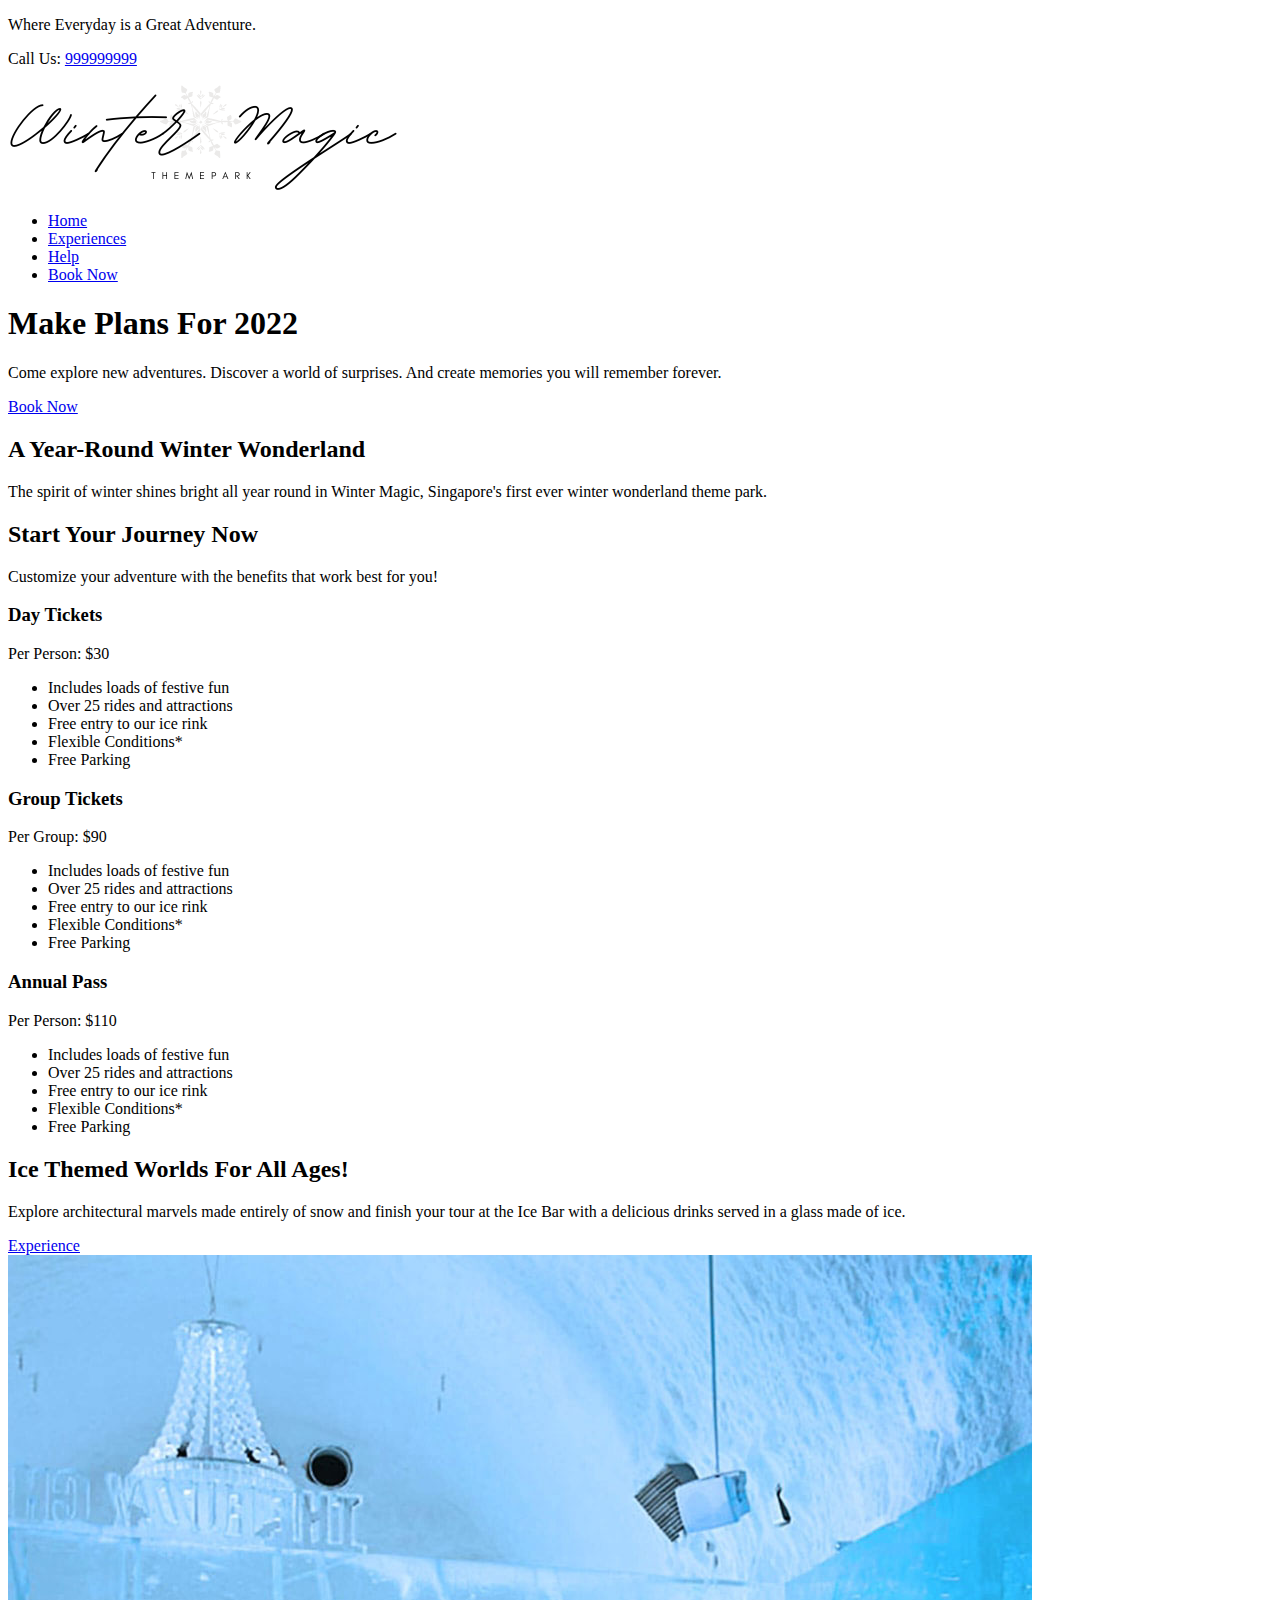
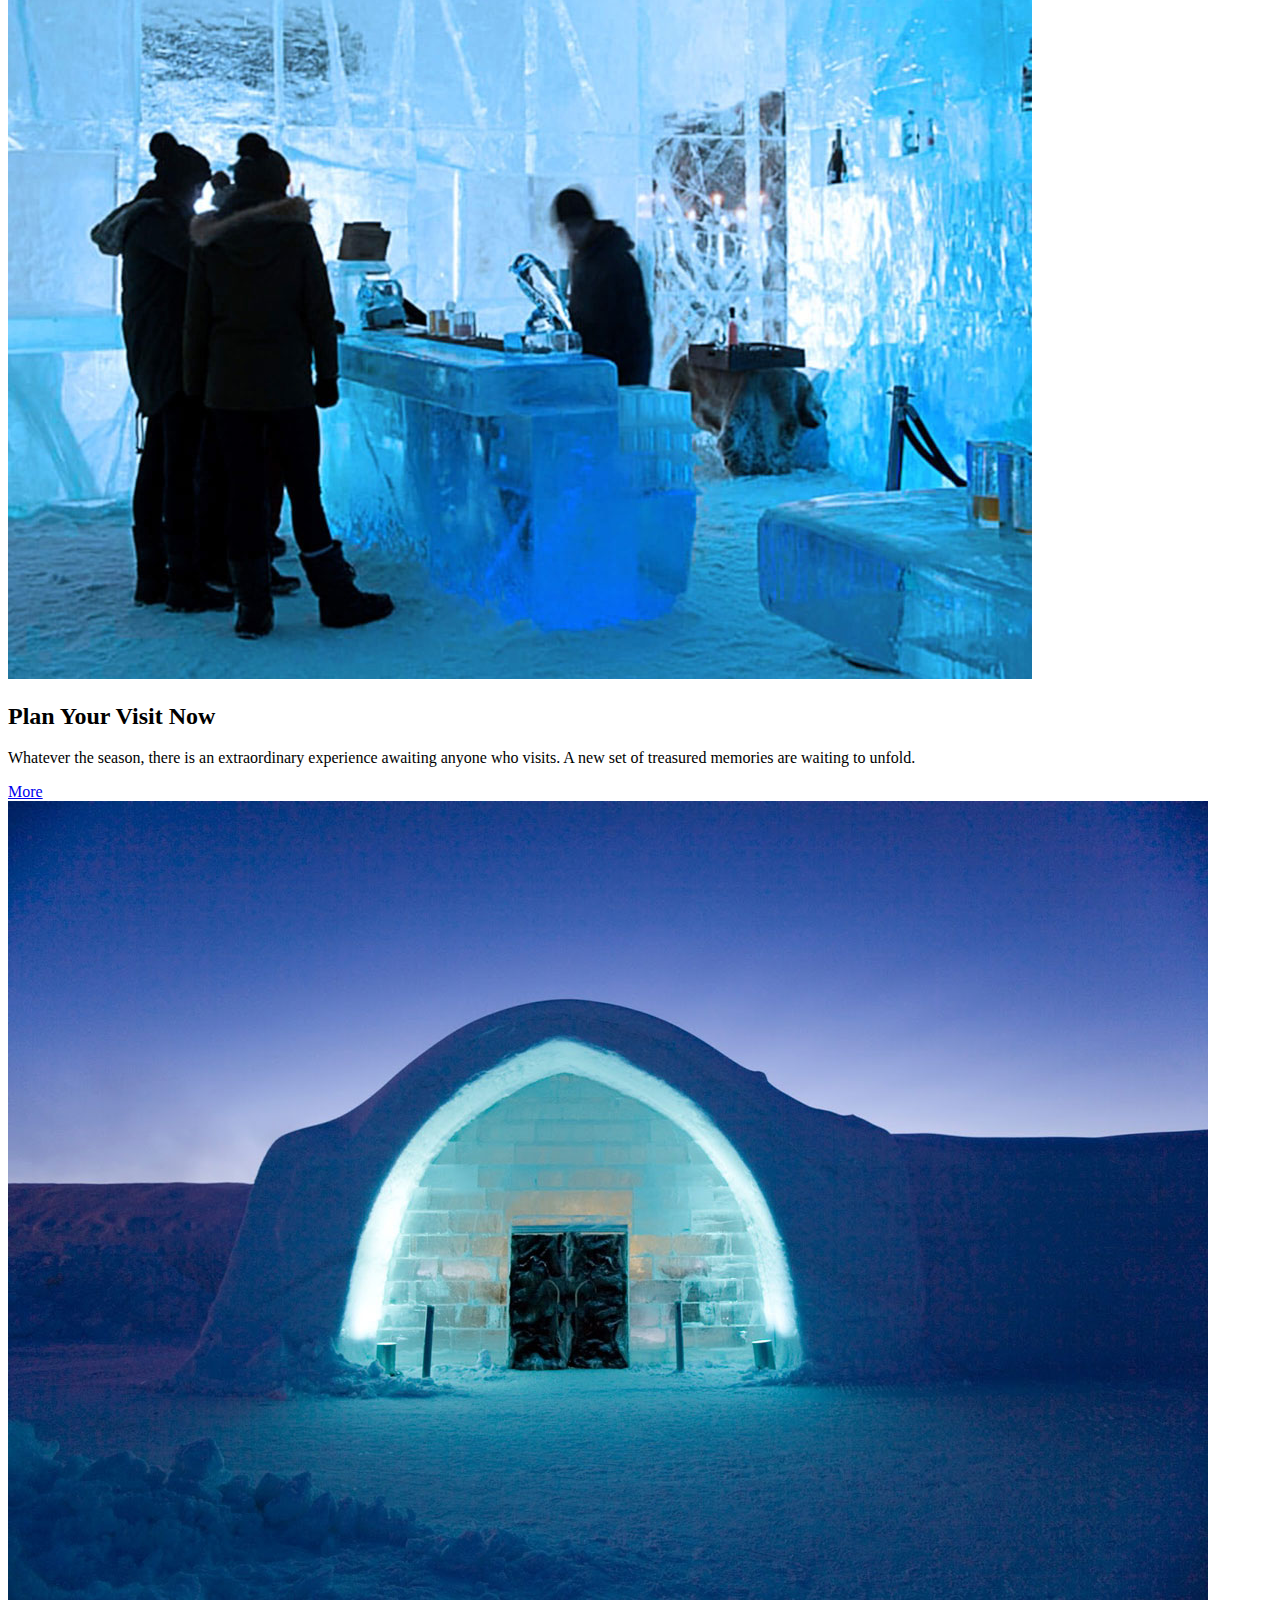
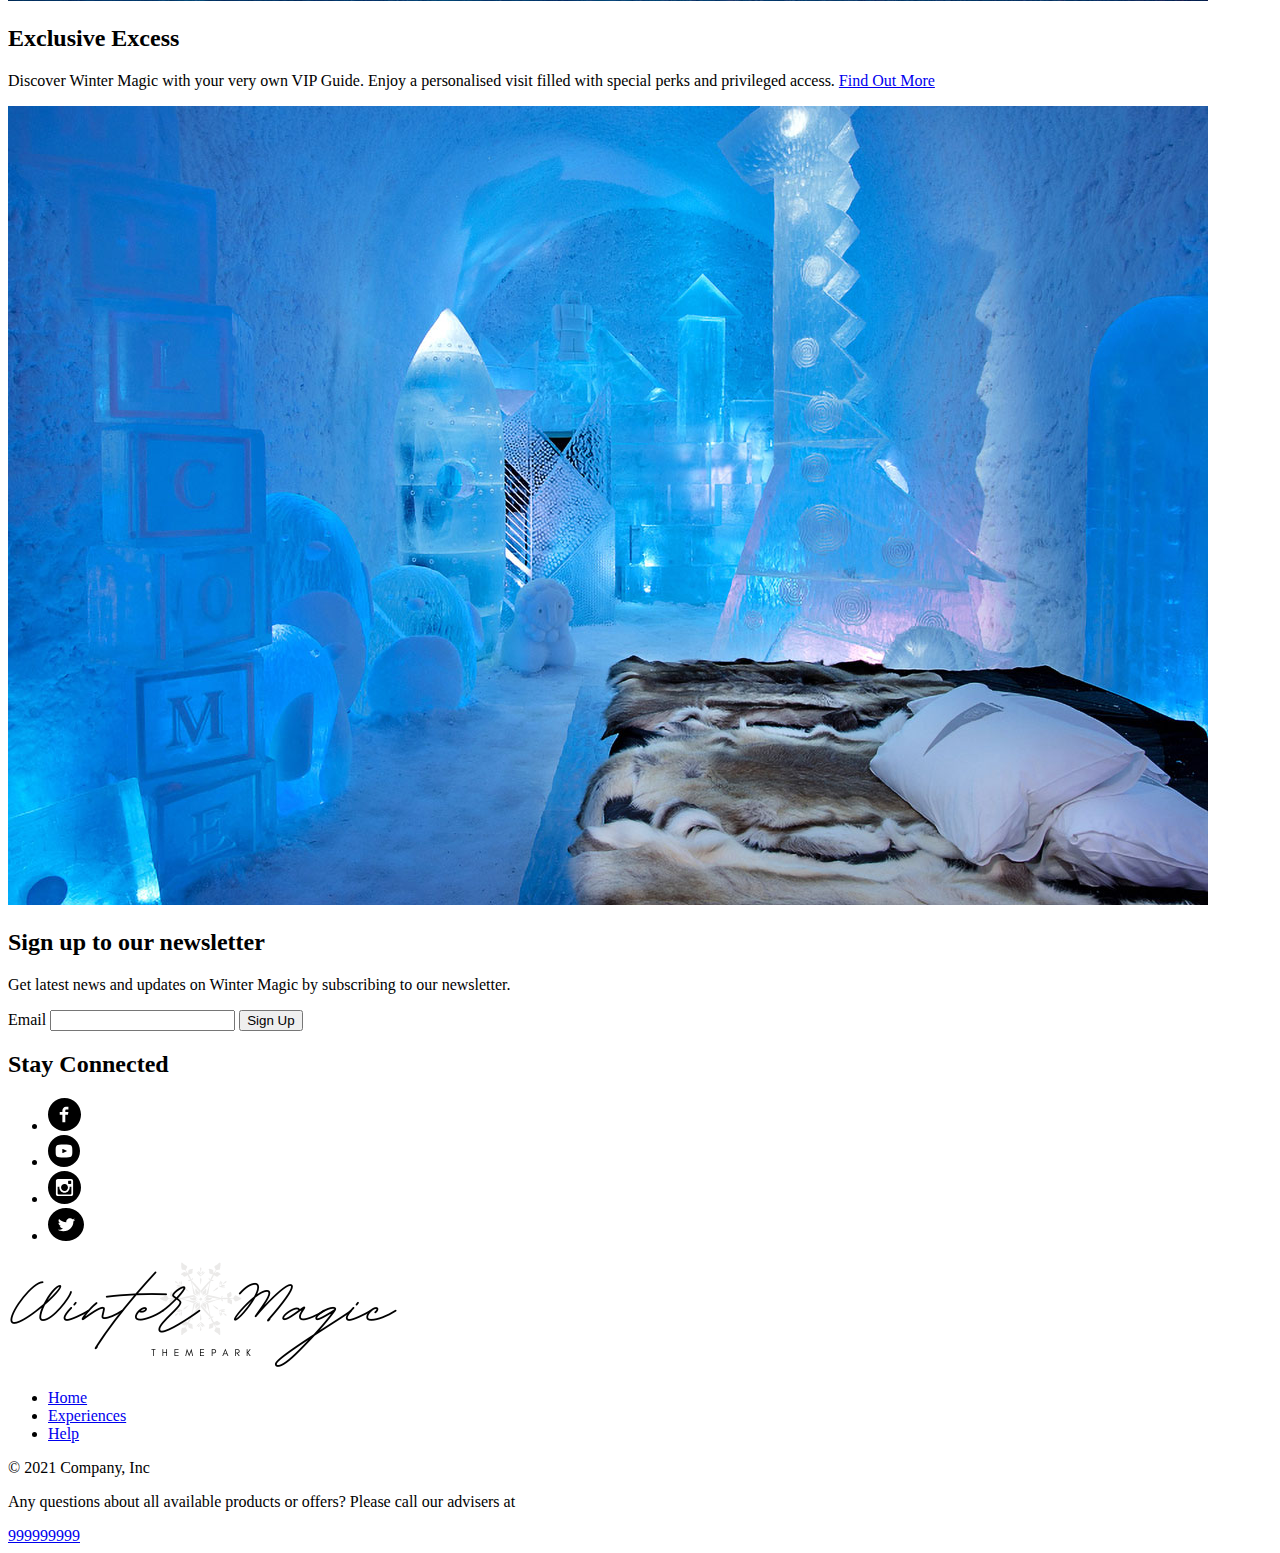
==== index.html @ 952c5ee6 "update images" ====
<!DOCTYPE html>
<html lang="en">
  <head>
    <meta charset="UTF-8" />
    <meta http-equiv="X-UA-Compatible" content="IE=edge" />
    <meta name="viewport" content="width=device-width, initial-scale=1.0" />
    <title>Winter Magic</title>
  </head>
  <body>
    <header>
      <!--Above header-->
      <div>
        <!--Content container-->
        <div>
          <p>Where Everyday is a Great Adventure.</p>
          <p>Call Us: <a href="tel:+999999999">999999999</a></p>
        </div>
      </div>

      <!--Main Menu-->
      <div>
        <!--Content container-->
        <div>
          <a href="/"><img src="/assets/images/LogoWhite.png" alt="Winter Magic" /></a>

          <nav>
            <ul>
              <li><a href="./index.html">Home</a></li>
              <li><a href="./experiences.html">Experiences</a></li>
              <li><a href="./help.html">Help</a></li>
              <li><a href="#tickets">Book Now</a></li>
            </ul>
          </nav>
        </div>
      </div>
    </header>

    <main>
      <!-- Hero banner -->
      <section>
        <!--Content container-->
        <div>
          <h1>Make Plans For 2022</h1>
          <p>
            Come explore new adventures. 
            Discover a world of surprises. 
            And create memories you will remember forever.
          </p>
          <a href="#tickets">Book Now</a>
        </div>
      </section>

      <section>
        <!--Content container-->
        <div>
          <h2>A Year-Round Winter Wonderland</h2>
          <p>
            The spirit of winter shines bright all year round in Winter Magic, 
            Singapore's first ever winter wonderland theme park. 
          </p>
        </div>
      </section>

      <section>
        <!--Content container-->
        <div>
          <h2 id="tickets">Start Your Journey Now</h2>
          <p>
            Customize your adventure with the benefits that work best for you! 
          </p>
          <!--Prices container-->
          <div>
            <article>
              <h3>Day Tickets</h3>
              <p>Per Person: <span>$30</span></p>
              <ul>
                <li>Includes loads of festive fun</li>
                <li>Over 25 rides and attractions</li>
                <li>Free entry to our ice rink</li>
                <li>Flexible Conditions*</li>
                <li>Free Parking</li>
              </ul>
            </article>
            <article>
              <h3>Group Tickets</h3>
              <p>Per Group: <span>$90</span></p>
              <ul>
                <li>Includes loads of festive fun</li>
                <li>Over 25 rides and attractions</li>
                <li>Free entry to our ice rink</li>
                <li>Flexible Conditions*</li>
                <li>Free Parking</li>
              </ul>
            </article>
            <article>
              <h3>Annual Pass</h3>
              <p>Per Person: <span>$110</span></p>
              <ul>
                <li>Includes loads of festive fun</li>
                <li>Over 25 rides and attractions</li>
                <li>Free entry to our ice rink</li>
                <li>Flexible Conditions*</li>
                <li>Free Parking</li>
              </ul>
            </article>
          </div>
        </div>
      </section>

      <section>
        <!--Content container-->
        <div>
          <div>
            <h2>Ice Themed Worlds For All Ages!</h2>
            <p>
              Explore architectural marvels made entirely of snow and finish your tour at the Ice Bar 
              with a delicious drinks served in a glass made of ice.
            </p>
            <a href="./experiences.html">Experience</a>
          </div>
          <div>
            <img src="/assets/images/6.-Ice-hotel.jpg" alt="" />
          </div>
        </div>
      </section>

      <section>
        <!--Content container-->
        <div>
          <div>
            <h2>Plan Your Visit Now</h2>
            <p>
              Whatever the season, there is an extraordinary experience awaiting anyone who visits. 
              A new set of treasured memories are waiting to unfold.
            </p>
            <a href="./experiences.html">More</a>
          </div>
          <div>
            <img src="/assets/images/3.-Ice-hotel.jpg" alt="" />
          </div>
        </div>
      </section>

      <section>
        <!--Content container-->
        <div>
          <div>
            <h2>Exclusive Excess</h2>
            <p>
              Discover Winter Magic with your very own VIP Guide. 
              Enjoy a personalised visit filled with special perks and privileged access.
            <a href="./experiences.html">Find Out More</a>
          </div>
          <div>
            <img src="/assets/images/1.-Ice-hotel.jpg" alt="" />
          </div>
        </div>
      </section>

      <section>
        <!--Content container-->
        <div>
          <div>
            <h2>Sign up to our newsletter</h2>
            <p>
              Get latest news and updates on Winter Magic by subscribing to our newsletter. 
            </p>
          </div>
          <div>
            <form>
              <label for="email">Email</label>
              <input id="email" type="email" name="email" />
              <button type="submit">Sign Up</button>
            </form>
          </div>
        </div>
      </section>
    </main>

    <footer>
      <!--Content container-->
      <div>
        <div>
          <h2>Stay Connected</h2>
          <nav>
            <ul>
              <li>
                <a href="#"
                  ><img src="assets/images/facebook.svg" alt="Facebook"
                /></a>
              </li>
              <li>
                <a href="#"
                  ><img src="assets/images/youtube.svg" alt="Youtube"
                /></a>
              </li>
              <li>
                <a href="#"
                  ><img src="assets/images/instagram.svg" alt="Instagram"
                /></a>
              </li>
              <li>
                <a href="#"
                  ><img src="assets/images/twitter.svg" alt="Twitter"
                /></a>
              </li>
            </ul>
          </nav>
        </div>

        <div>
          <a href="/"><img src="/assets/images/LogoWhite.png" alt="Winter Magic" /></a>
          <nav>
            <ul>
              <li><a href="./index.html">Home</a></li>
              <li><a href="./experiences.html">Experiences</a></li>
              <li><a href="./help.html">Help</a></li>
            </ul>
          </nav>
          <p>© 2021 Company, Inc</p>
        </div>

        <div>
          <p>
            Any questions about all available products or offers? Please call
            our advisers at
          </p>
          <a href="tel:+999999999">999999999</a>
        </div>
      </div>
    </footer>
  </body>
</html>
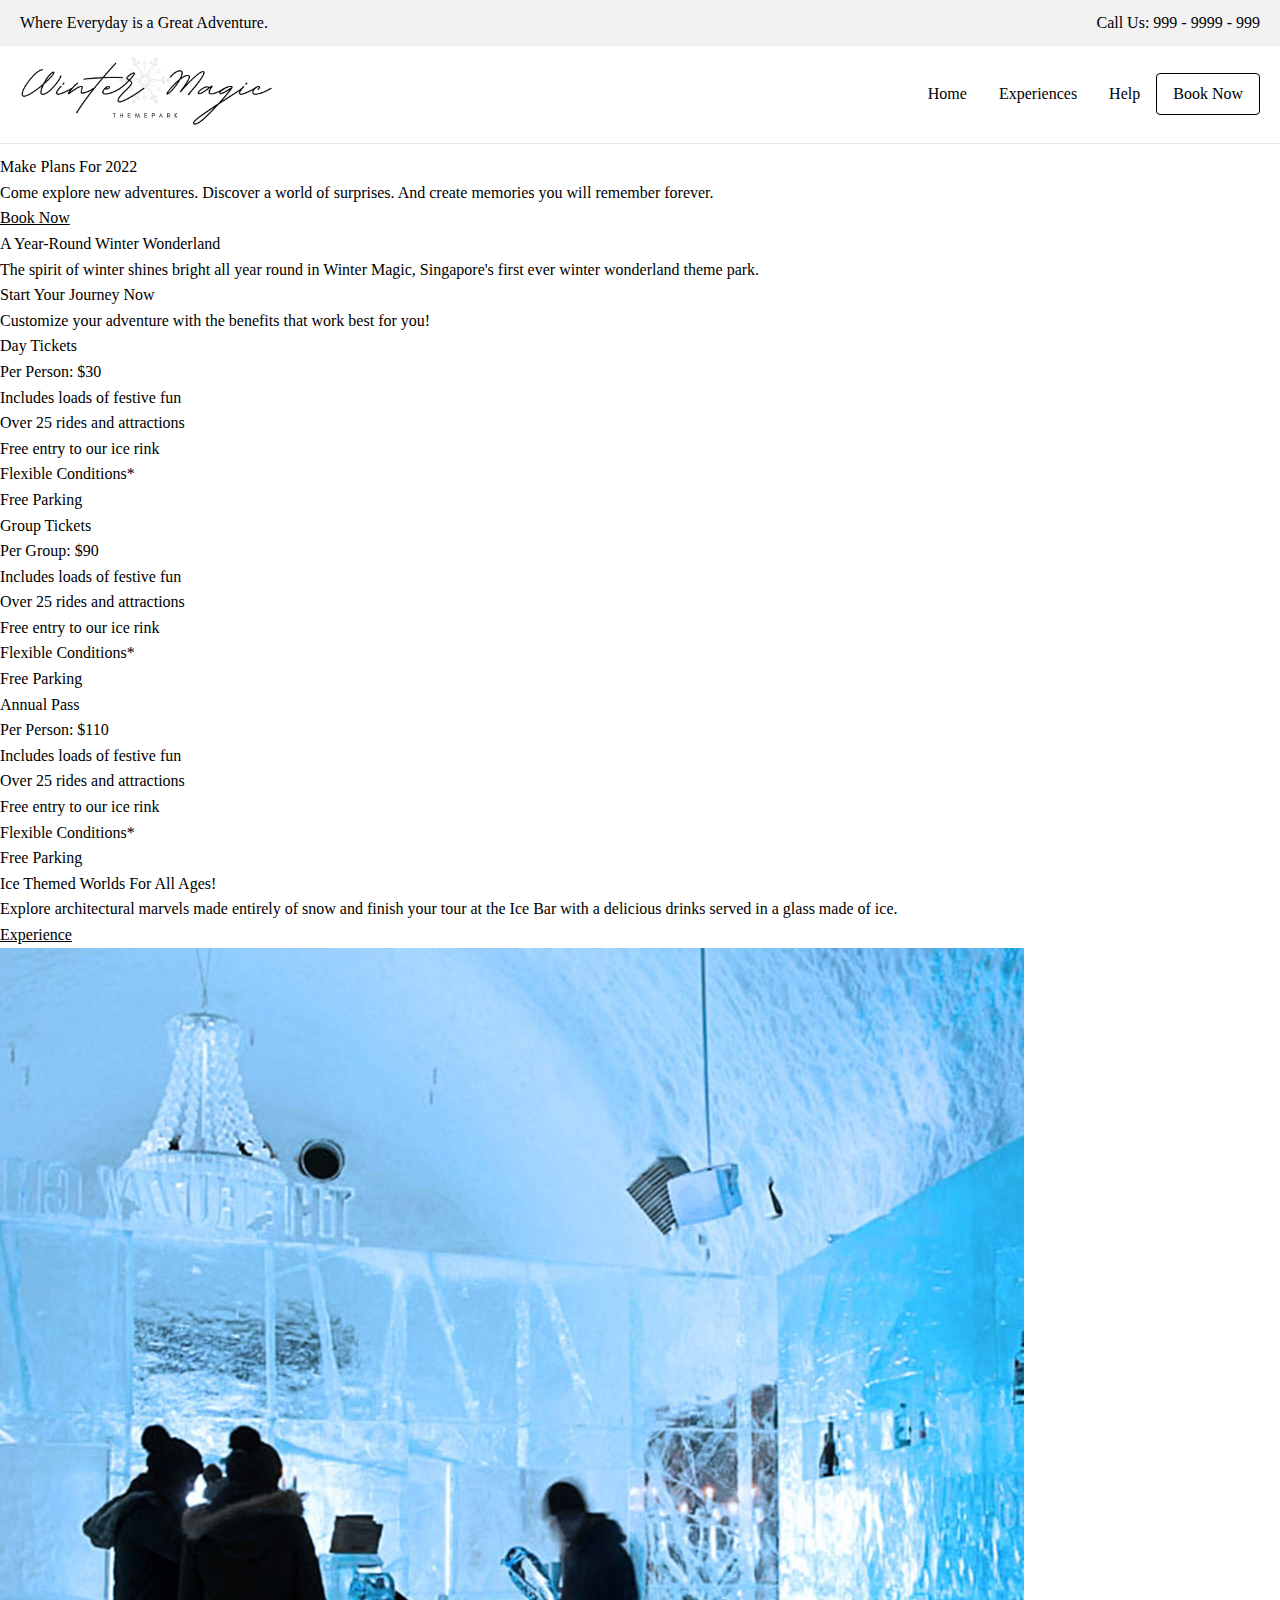
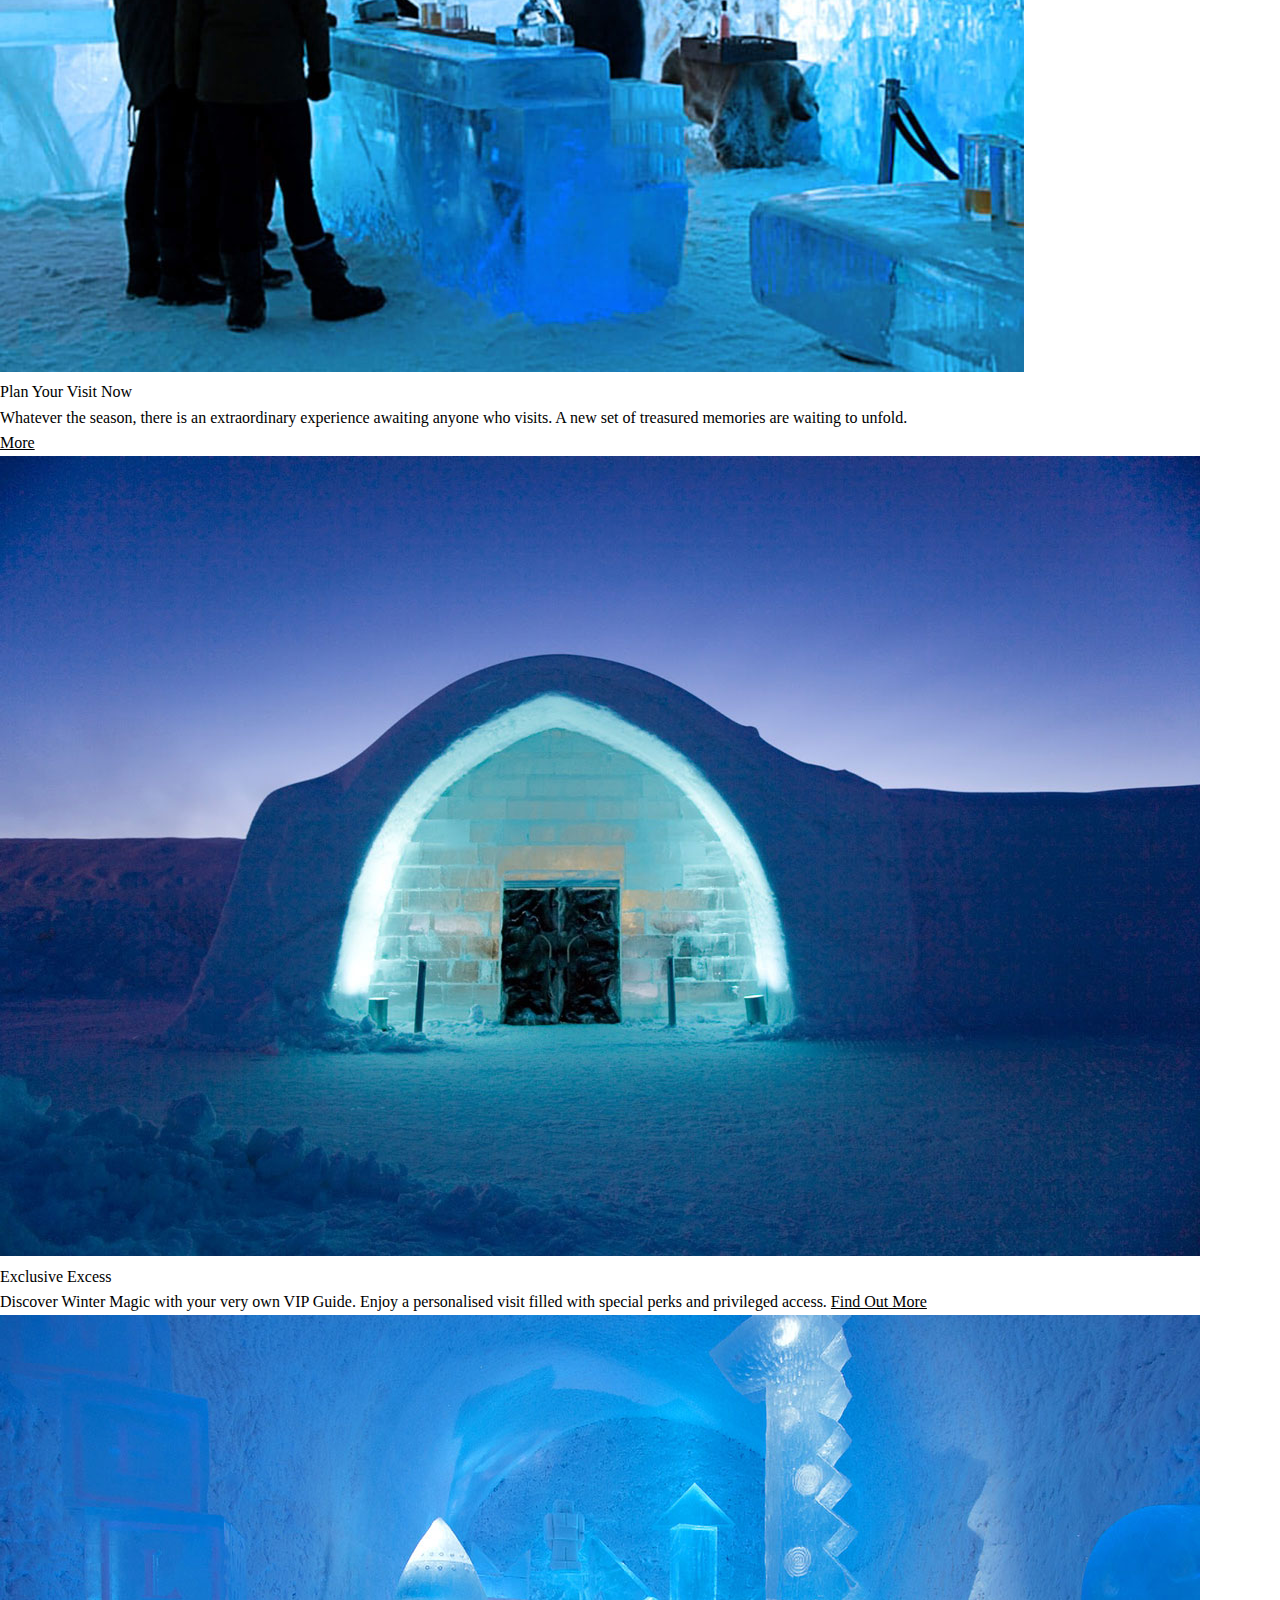
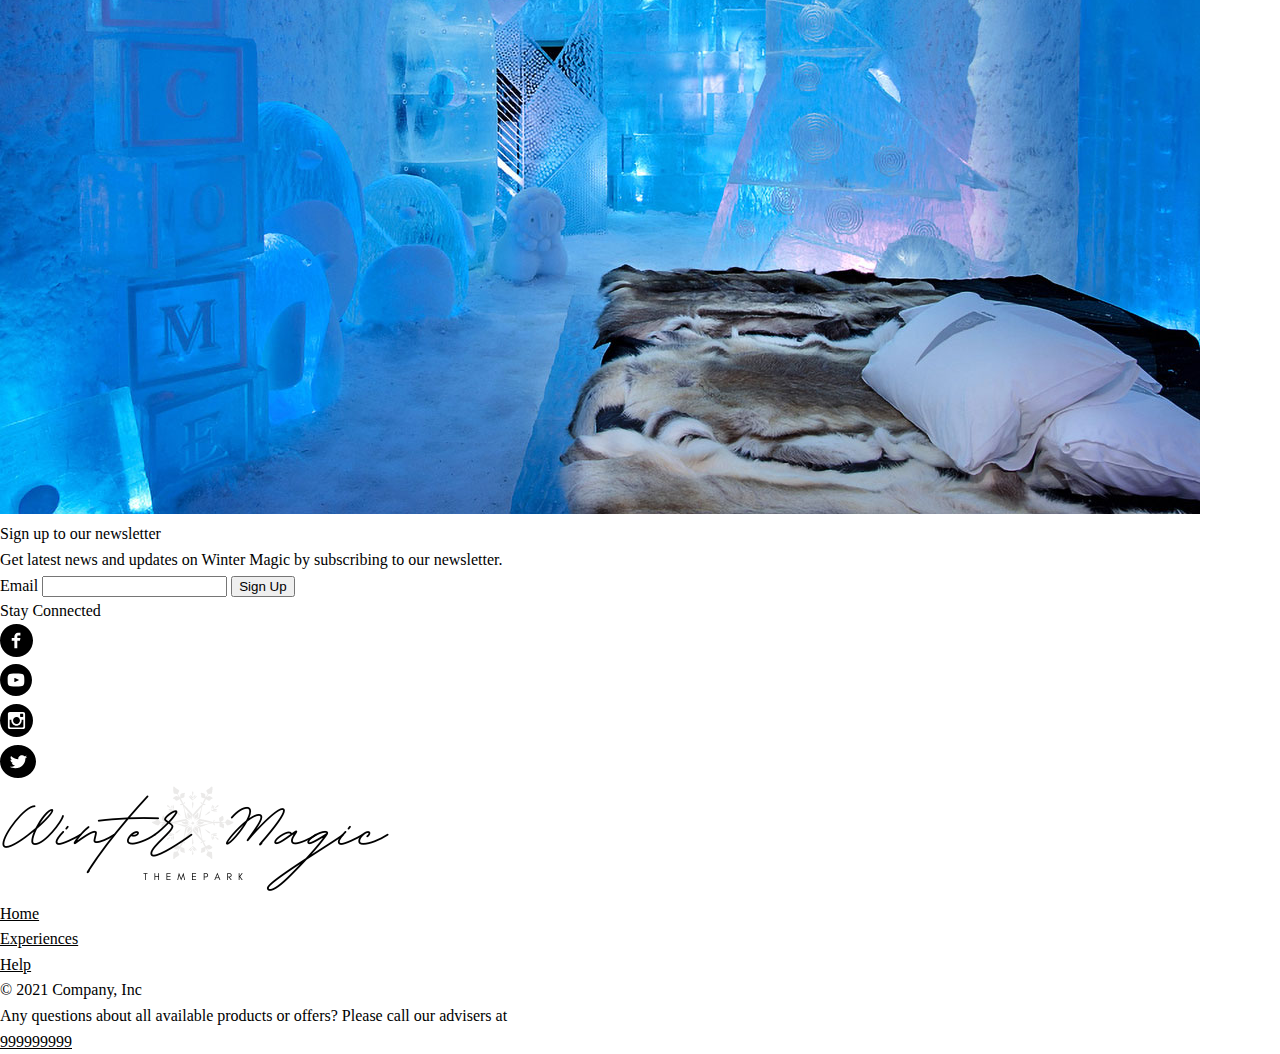
==== commit 1b8a128c: "Site Header" ====
--- a/index.html
+++ b/index.html
@@ -1,77 +1,145 @@
 <!DOCTYPE html>
 <html lang="en">
   <head>
+    <!-- head section all external style-sheets scripts title of the page and meta tags  -->
+    <!-- meta charset defines the character set for the page -->
     <meta charset="UTF-8" />
+    <!-- meta http-equiv="X-UA-Compatible" content="IE=edge" defines compatibility the page with internet explorer IE-edge means IE Edge Version -->
     <meta http-equiv="X-UA-Compatible" content="IE=edge" />
+    <!-- meta viewport defines responsiveness of the page on different devices -->
     <meta name="viewport" content="width=device-width, initial-scale=1.0" />
+    <!-- Title OF  The Page-->
     <title>Winter Magic</title>
+    <link rel="stylesheet" href="assets/styles/index.css" />
   </head>
+  <!-- Body Section Start Which Contains All the content we can see on the browser -->
   <body>
+    <!--Header Tag is used to define the header of the page-->
     <header>
       <!--Above header-->
-      <div>
-        <!--Content container-->
-        <div>
-          <p>Where Everyday is a Great Adventure.</p>
-          <p>Call Us: <a href="tel:+999999999">999999999</a></p>
+      <!--wm standard for wainter magic-->
+      <div class="wm-above-header-wrap">
+        <!--Div Means Division div tags can divide the page into multiple parts accordingly-->
+        <!--Content container-->
+        <div class="wm-container">
+          <div class="wm-grid-row">
+            <!--p tag means paragraph-->
+            <p class="tag-line">Where Everyday is a Great Adventure.</p>
+            <!--a is used to add links in the page href means hyper reference to the page tel: defines that its linking a phone number-->
+            <p class="contact">
+              Call Us: <a href="tel:+999999999">999 - 9999 - 999</a>
+            </p>
+          </div>
         </div>
       </div>
 
       <!--Main Menu-->
-      <div>
-        <!--Content container-->
-        <div>
-          <a href="/"><img src="/assets/images/LogoWhite.png" alt="Winter Magic" /></a>
-
-          <nav>
-            <ul>
-              <li><a href="./index.html">Home</a></li>
-              <li><a href="./experiences.html">Experiences</a></li>
-              <li><a href="./help.html">Help</a></li>
-              <li><a href="#tickets">Book Now</a></li>
-            </ul>
-          </nav>
-        </div>
+      <div class="wm-main-header-wrap wm-desktop-menu">
+        <!--Content container-->
+        <div class="wm-container">
+          <div class="wm-grid-row">
+            <!--./ in href means the directory where file is placed 
+			/ means the parent directory e.g. 
+			if our project placed in C:/mywork/html/project/
+			./ will be directed to C:/mywork/html/project/
+			/ will be directed to C:/
+		-->
+            <a href="./" class="wm-logo-link">
+              <!-- img tag is used add images in the web page alt tag is the text about the image which can be very helpful for search engines -->
+              <img
+                src="./assets/images/LogoWhite.png"
+                alt="Winter Magic Theme Park Logo"
+                class="wm-logo"
+              />
+            </a>
+            <!-- nav tag is used to add navigations -->
+            <nav class="wm-main-nav">
+              <!-- ul is un-ordered list all the items will start with bullets (default / custom) -->
+              <ul class="wm-main-nav-container">
+                <!-- li is list item inside list item we can put text / links -->
+                <li><a href="./index.html">Home</a></li>
+                <li><a href="./experiences.html">Experiences</a></li>
+                <li><a href="./help.html">Help</a></li>
+                <!-- a link with # means this link is target specific part of the page -->
+                <li><a href="#tickets" class="button">Book Now</a></li>
+
+                <a
+                  href="javascript:void(0);"
+                  class="toggle-icon"
+                  onclick="mobileMenuHanlder()"
+                >
+                  <img src="assets/images/menu-toggle.svg" />
+                </a>
+              </ul>
+            </nav>
+          </div>
+        </div>
+      </div>
+
+      <!-- Mobile Menu-->
+      <div class="wm-mobile-menu">
+        <!-- nav tag is used to add navigations -->
+        <nav class="wm-main-nav">
+          <!-- ul is un-ordered list all the items will start with bullets (default / custom) -->
+          <ul class="wm-main-nav-container">
+            <!-- li is list item inside list item we can put text / links -->
+            <li><a href="./index.html">Home</a></li>
+            <li><a href="./experiences.html">Experiences</a></li>
+            <li><a href="./help.html">Help</a></li>
+            <!-- a link with # means this link is target specific part of the page -->
+            <li><a href="#tickets" class="button">Book Now</a></li>
+          </ul>
+        </nav>
       </div>
     </header>
-
+    
+    <!-- main tag reefers to the main content of the page  -->
     <main>
-      <!-- Hero banner -->
-      <section>
-        <!--Content container-->
-        <div>
+      <!-- section tag defines section in a web page -->
+      <section>
+        <div>
+          <!-- h1 tag is big heading there are other headings too from h1 .... h6  -->
           <h1>Make Plans For 2022</h1>
+          <!--p tag means paragraph-->
           <p>
-            Come explore new adventures. 
-            Discover a world of surprises. 
-            And create memories you will remember forever.
+            Come explore new adventures. Discover a world of surprises. And
+            create memories you will remember forever.
           </p>
+          <!-- a link with # means this link is target specific part of the page -->
           <a href="#tickets">Book Now</a>
         </div>
       </section>
 
       <section>
-        <!--Content container-->
-        <div>
+        <!-- section tag defines section in a web page -->
+        <div>
+          <!-- h2 tag is heading there are other headings too from h1 .... h6  -->
           <h2>A Year-Round Winter Wonderland</h2>
+          <!--p tag means paragraph-->
           <p>
-            The spirit of winter shines bright all year round in Winter Magic, 
-            Singapore's first ever winter wonderland theme park. 
+            The spirit of winter shines bright all year round in Winter Magic,
+            Singapore's first ever winter wonderland theme park.
           </p>
         </div>
       </section>
 
       <section>
-        <!--Content container-->
-        <div>
+        <!-- section tag defines section in a web page -->
+        <div>
+          <!-- h2 tag is heading there are other headings too from h1 .... h6  -->
+          <!-- id can be assigned to any tag id is always unique for each item -->
           <h2 id="tickets">Start Your Journey Now</h2>
+          <!--p tag means paragraph-->
           <p>
-            Customize your adventure with the benefits that work best for you! 
+            Customize your adventure with the benefits that work best for you!
           </p>
           <!--Prices container-->
           <div>
+            <!-- article tag is used to add content in the section/page -->
             <article>
+              <!-- h3 tag is heading -->
               <h3>Day Tickets</h3>
+              <!-- span tag is inline container  -->
               <p>Per Person: <span>$30</span></p>
               <ul>
                 <li>Includes loads of festive fun</li>
@@ -111,15 +179,18 @@
         <!--Content container-->
         <div>
           <div>
+            <!-- h2 tag is heading there are other headings too from h1 .... h6  -->
             <h2>Ice Themed Worlds For All Ages!</h2>
+            <!--p tag means paragraph-->
             <p>
-              Explore architectural marvels made entirely of snow and finish your tour at the Ice Bar 
-              with a delicious drinks served in a glass made of ice.
+              Explore architectural marvels made entirely of snow and finish
+              your tour at the Ice Bar with a delicious drinks served in a glass
+              made of ice.
             </p>
             <a href="./experiences.html">Experience</a>
           </div>
           <div>
-            <img src="/assets/images/6.-Ice-hotel.jpg" alt="" />
+            <img src="./assets/images/6.-Ice-hotel.jpg" alt="" />
           </div>
         </div>
       </section>
@@ -130,13 +201,17 @@
           <div>
             <h2>Plan Your Visit Now</h2>
             <p>
-              Whatever the season, there is an extraordinary experience awaiting anyone who visits. 
-              A new set of treasured memories are waiting to unfold.
+              Whatever the season, there is an extraordinary experience awaiting
+              anyone who visits. A new set of treasured memories are waiting to
+              unfold.
             </p>
             <a href="./experiences.html">More</a>
           </div>
           <div>
-            <img src="/assets/images/3.-Ice-hotel.jpg" alt="" />
+            <img
+              src="./assets/images/3.-Ice-hotel.jpg"
+              alt="Ice Hotel In Theme Park"
+            />
           </div>
         </div>
       </section>
@@ -147,12 +222,18 @@
           <div>
             <h2>Exclusive Excess</h2>
             <p>
-              Discover Winter Magic with your very own VIP Guide. 
-              Enjoy a personalised visit filled with special perks and privileged access.
-            <a href="./experiences.html">Find Out More</a>
-          </div>
-          <div>
-            <img src="/assets/images/1.-Ice-hotel.jpg" alt="" />
+              Discover Winter Magic with your very own VIP Guide. Enjoy a
+              personalised visit filled with special perks and privileged
+              access.
+              <a href="./experiences.html">Find Out More</a>
+            </p>
+          </div>
+
+          <div>
+            <img
+              src="./assets/images/1.-Ice-hotel.jpg"
+              alt="Theme Park Ice Hotel"
+            />
           </div>
         </div>
       </section>
@@ -163,43 +244,65 @@
           <div>
             <h2>Sign up to our newsletter</h2>
             <p>
-              Get latest news and updates on Winter Magic by subscribing to our newsletter. 
-            </p>
-          </div>
-          <div>
+              Get latest news and updates on Winter Magic by subscribing to our
+              newsletter.
+            </p>
+          </div>
+          <div>
+            <!--form tag is used to get data from user-->
             <form>
+              <!-- Label is used to show labels with inputs -->
               <label for="email">Email</label>
+              <!-- Input Tag is used to create a input box on the page 
+				input can be of different types e.g. 
+				number : accept only numbers
+				text   : accept all text 
+				email  : accept email address only 
+				password : show * instead of characters 
+				url    : accept only URLs -->
               <input id="email" type="email" name="email" />
+              <!-- 
+				Button Tags are used to create a button on page
+				it can be of different types
+				submit : to submit form data 
+				clear : to clear all the form data 
+				button : a general button
+			  -->
               <button type="submit">Sign Up</button>
             </form>
           </div>
         </div>
       </section>
     </main>
-
+    <!-- Footer Section is the last and at the bottom of the pages -->
     <footer>
       <!--Content container-->
       <div>
         <div>
           <h2>Stay Connected</h2>
+          <!-- nav tag is used to add navigations -->
           <nav>
             <ul>
               <li>
+                <!-- Social Media Link to Facebook -->
                 <a href="#"
                   ><img src="assets/images/facebook.svg" alt="Facebook"
                 /></a>
               </li>
               <li>
+                <!-- Social Media Link to Youtube -->
                 <a href="#"
                   ><img src="assets/images/youtube.svg" alt="Youtube"
                 /></a>
               </li>
               <li>
+                <!-- Social Media Link to Instagram -->
                 <a href="#"
                   ><img src="assets/images/instagram.svg" alt="Instagram"
                 /></a>
               </li>
               <li>
+                <!-- Social Media Link to Twitter -->
                 <a href="#"
                   ><img src="assets/images/twitter.svg" alt="Twitter"
                 /></a>
@@ -209,14 +312,20 @@
         </div>
 
         <div>
-          <a href="/"><img src="/assets/images/LogoWhite.png" alt="Winter Magic" /></a>
+          <a href="/"
+            ><img
+              src="./assets/images/LogoWhite.png"
+              alt="Winter Magic Theme Park Logo"
+          /></a>
           <nav>
+            <!-- Footer Navigation -->
             <ul>
               <li><a href="./index.html">Home</a></li>
               <li><a href="./experiences.html">Experiences</a></li>
               <li><a href="./help.html">Help</a></li>
             </ul>
           </nav>
+          <!-- Copyrights text -->
           <p>© 2021 Company, Inc</p>
         </div>
 
@@ -229,5 +338,9 @@
         </div>
       </div>
     </footer>
+    <!-- End of footer -->
+    <script src="assets/scripts/index.js"></script>
   </body>
+  <!-- end of body -->
 </html>
+<!-- End Of The Page -->
--- a/assets/styles/index.css
+++ b/assets/styles/index.css
@@ -0,0 +1,288 @@
+/* 
+    CSS reset
+    The goal of a reset is to reduce browser inconsistencies in 
+    things like default line heights, margins and font sizes of headings, 
+    and so on.
+    http://meyerweb.com/eric/tools/css/reset/ 
+   v2.0 | 20110126
+   License: none (public domain)
+*/
+html,
+body,
+div,
+span,
+applet,
+object,
+iframe,
+h1,
+h2,
+h3,
+h4,
+h5,
+h6,
+p,
+blockquote,
+pre,
+a,
+abbr,
+acronym,
+address,
+big,
+cite,
+code,
+del,
+dfn,
+em,
+img,
+ins,
+kbd,
+q,
+s,
+samp,
+small,
+strike,
+strong,
+sub,
+sup,
+tt,
+var,
+b,
+u,
+i,
+center,
+dl,
+dt,
+dd,
+ol,
+ul,
+li,
+fieldset,
+form,
+label,
+legend,
+table,
+caption,
+tbody,
+tfoot,
+thead,
+tr,
+th,
+td,
+article,
+aside,
+canvas,
+details,
+embed,
+figure,
+figcaption,
+footer,
+header,
+hgroup,
+menu,
+nav,
+output,
+ruby,
+section,
+summary,
+time,
+mark,
+audio,
+video {
+  margin: 0;
+  padding: 0;
+  border: 0;
+  font-size: 17px;
+  font-size: 1rem;
+  font: inherit;
+  vertical-align: baseline;
+}
+/* HTML5 display-role reset for older browsers */
+article,
+aside,
+details,
+figcaption,
+figure,
+footer,
+header,
+hgroup,
+menu,
+nav,
+section {
+  display: block;
+}
+body {
+  line-height: 1.6;
+}
+ol,
+ul {
+  list-style: none;
+}
+blockquote,
+q {
+  quotes: none;
+}
+blockquote:before,
+blockquote:after,
+q:before,
+q:after {
+  content: "";
+  content: none;
+}
+table {
+  border-collapse: collapse;
+  border-spacing: 0;
+}
+
+/* 
+    Global
+*/
+body p,
+body h1,
+body h2,
+body h3,
+body h4,
+body h5,
+body h6,
+body a {
+  color: #000;
+}
+
+img {
+  max-width: 100%;
+}
+
+.wm-container {
+  margin-left: auto;
+  margin-right: auto;
+  padding-left: 20px;
+  padding-right: 20px;
+  max-width: 1240px;
+}
+
+.wm-grid-row {
+  display: grid;
+  grid-template-columns: auto auto;
+  align-items: center;
+  grid-column-gap: 20px;
+  overflow-wrap: anywhere;
+}
+/* 
+    Header
+*/
+.wm-above-header-wrap {
+  background: #f2f2f2;
+  padding-top: 10px;
+  padding-bottom: 10px;
+}
+
+.wm-above-header-wrap .contact {
+  text-align: right;
+}
+
+.wm-above-header-wrap .contact a {
+  text-decoration: none;
+}
+
+.wm-main-header-wrap {
+  padding-top: 10px;
+  padding-bottom: 10px;
+  border-bottom: 1px solid #eaeaea;
+  margin-bottom: 10px;
+}
+
+.wm-main-header-wrap .wm-logo {
+  height: 70px;
+}
+
+.wm-main-nav ul {
+  display: -ms-flexbox;
+  display: -webkit-flex;
+  display: flex;
+  -webkit-flex-wrap: wrap;
+  -ms-flex-wrap: wrap;
+  flex-wrap: wrap;
+  -webkit-align-items: center;
+  -ms-flex-align: center;
+  align-items: center;
+  -webkit-justify-content: flex-end;
+  -ms-flex-pack: end;
+  justify-content: flex-end;
+}
+
+.wm-main-nav li {
+  line-height: 70px;
+}
+
+.wm-main-nav a {
+  text-decoration: none;
+  padding: 0 1em;
+  height: 100%;
+  line-height: 70px;
+  display: inline-block;
+}
+
+.wm-main-nav .button {
+  border: 1px solid #000;
+  line-height: 40px;
+  border-radius: 4px;
+}
+
+.wm-main-nav .toggle-icon {
+  line-height: 0;
+  padding-right: 0;
+}
+
+.wm-main-nav .toggle-icon img {
+  width: 15px;
+  background: #f2f2f2;
+  padding: 14px 16px;
+  border-radius: 4px;
+}
+
+.wm-mobile-menu,
+.wm-main-nav .toggle-icon {
+  display: none;
+}
+
+@media screen and (max-width: 768px) {
+  .wm-above-header-wrap .wm-grid-row {
+    grid-template-columns: auto;
+  }
+
+  .wm-above-header-wrap .contact,
+  .wm-above-header-wrap .tag-line  {
+    text-align: center;
+  }
+
+  .wm-main-header-wrap .wm-logo {
+    height: 50px;
+  }
+
+  .wm-desktop-menu .wm-main-nav li {
+    display: none;
+  }
+
+  .wm-mobile-menu.responsive,
+  .wm-main-nav .toggle-icon {
+    display: block;
+  }
+
+  .wm-mobile-menu.responsive .wm-main-nav-container {
+    background: #f2f2f2;
+    margin-top: -10px;
+  }
+
+  .wm-mobile-menu.responsive .wm-main-nav-container li {
+    width: 100%;
+    border-bottom: 1px solid #e2e2e2;
+  }
+
+  .wm-mobile-menu.responsive .wm-main-nav-container li a {
+    width: 100%;
+  }
+
+  .wm-mobile-menu.responsive .wm-main-nav-container li .button {
+    width: auto;
+    margin-left: 1em;
+  }
+}
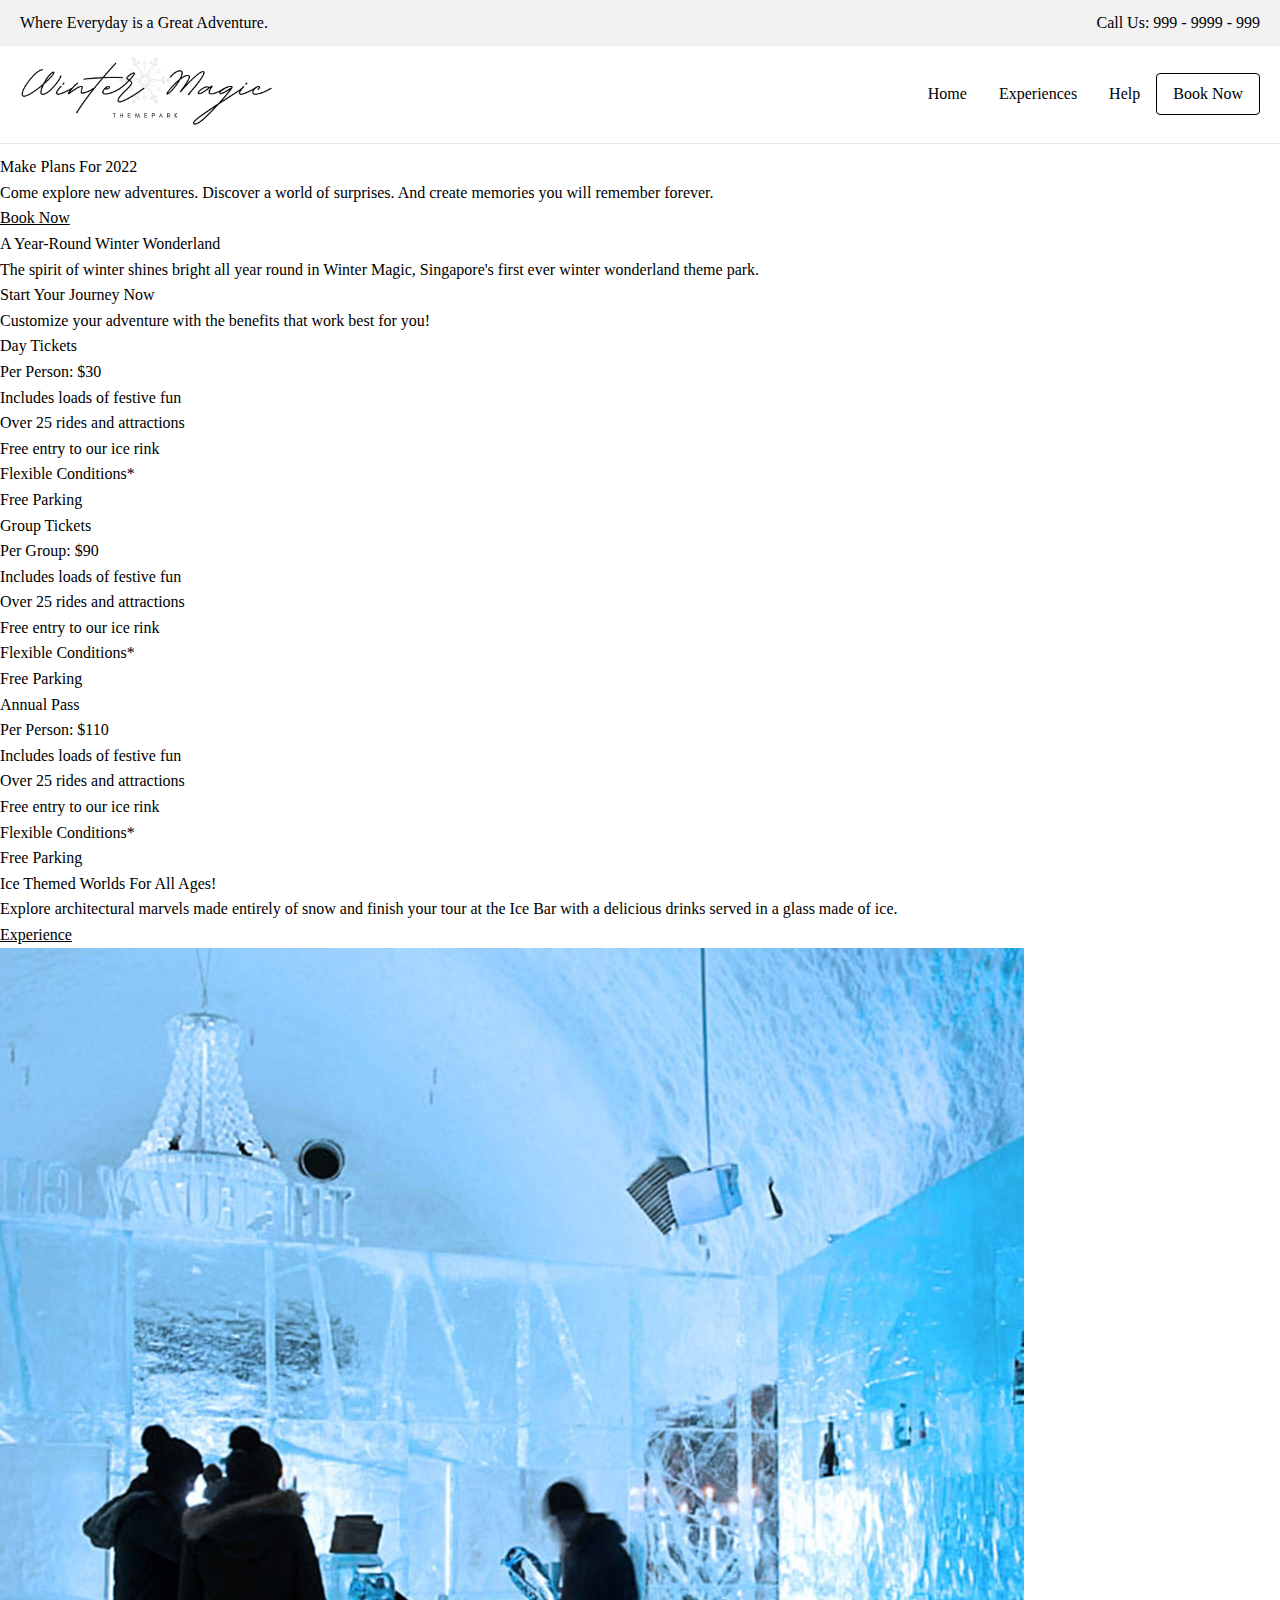
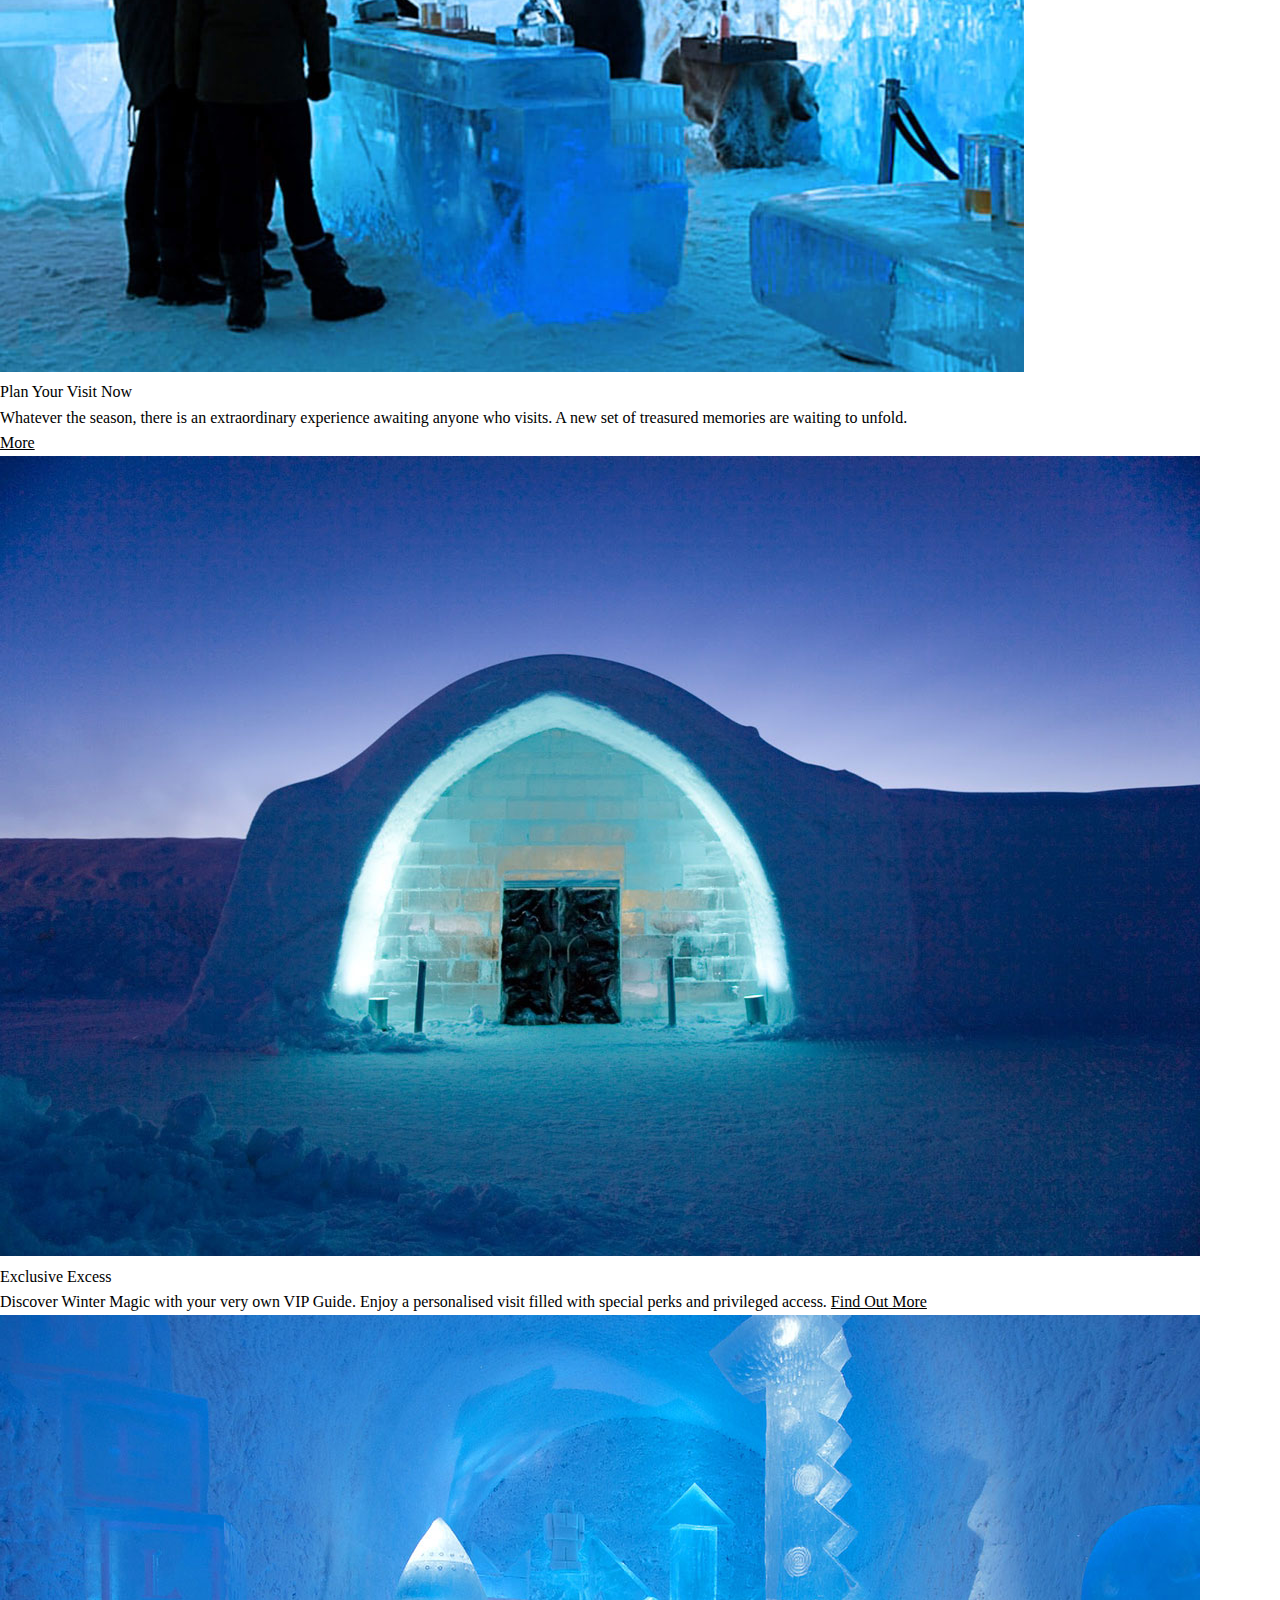
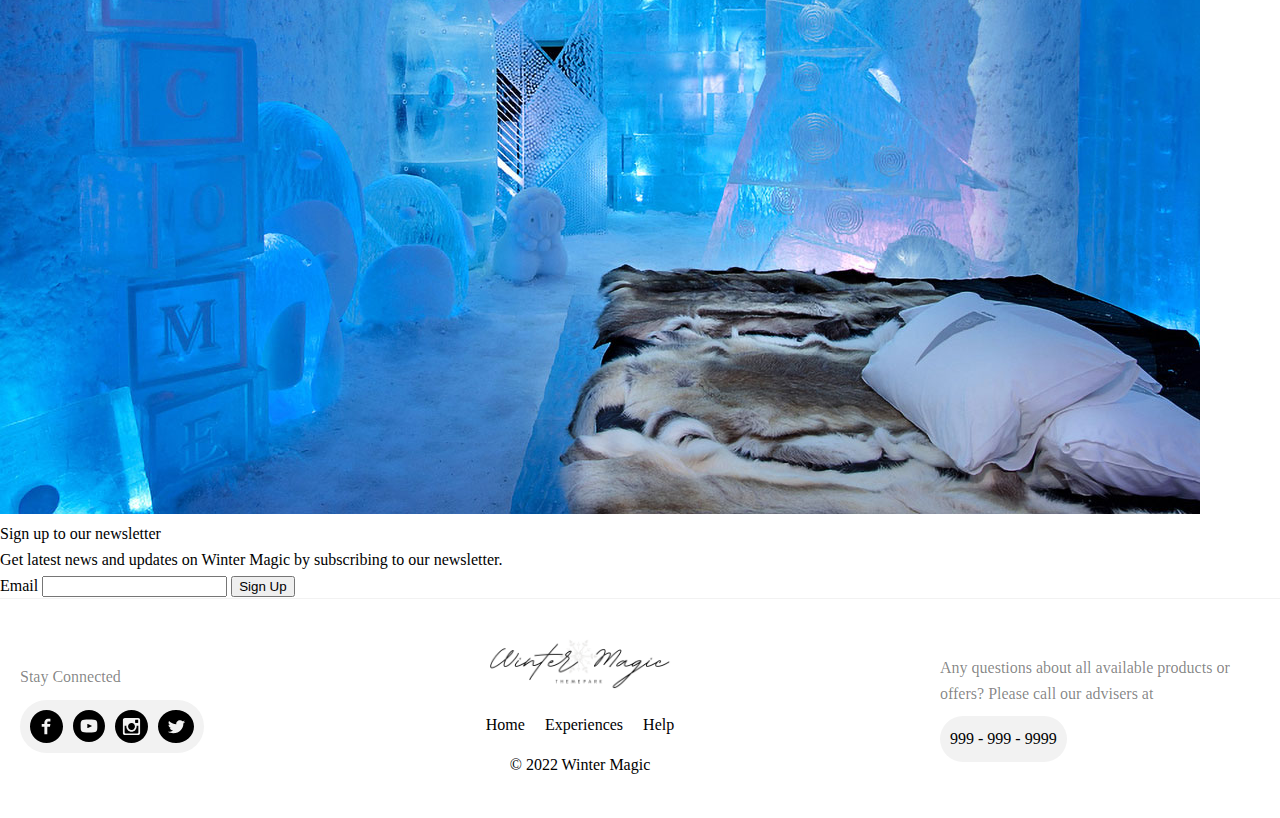
==== commit a8550b73: "Site footer" ====
--- a/index.html
+++ b/index.html
@@ -92,7 +92,7 @@
         </nav>
       </div>
     </header>
-    
+
     <!-- main tag reefers to the main content of the page  -->
     <main>
       <!-- section tag defines section in a web page -->
@@ -274,71 +274,75 @@
         </div>
       </section>
     </main>
+
     <!-- Footer Section is the last and at the bottom of the pages -->
     <footer>
       <!--Content container-->
-      <div>
-        <div>
-          <h2>Stay Connected</h2>
-          <!-- nav tag is used to add navigations -->
-          <nav>
-            <ul>
-              <li>
-                <!-- Social Media Link to Facebook -->
-                <a href="#"
-                  ><img src="assets/images/facebook.svg" alt="Facebook"
-                /></a>
-              </li>
-              <li>
-                <!-- Social Media Link to Youtube -->
-                <a href="#"
-                  ><img src="assets/images/youtube.svg" alt="Youtube"
-                /></a>
-              </li>
-              <li>
-                <!-- Social Media Link to Instagram -->
-                <a href="#"
-                  ><img src="assets/images/instagram.svg" alt="Instagram"
-                /></a>
-              </li>
-              <li>
-                <!-- Social Media Link to Twitter -->
-                <a href="#"
-                  ><img src="assets/images/twitter.svg" alt="Twitter"
-                /></a>
-              </li>
-            </ul>
-          </nav>
-        </div>
-
-        <div>
-          <a href="/"
-            ><img
-              src="./assets/images/LogoWhite.png"
-              alt="Winter Magic Theme Park Logo"
-          /></a>
-          <nav>
-            <!-- Footer Navigation -->
-            <ul>
-              <li><a href="./index.html">Home</a></li>
-              <li><a href="./experiences.html">Experiences</a></li>
-              <li><a href="./help.html">Help</a></li>
-            </ul>
-          </nav>
-          <!-- Copyrights text -->
-          <p>© 2021 Company, Inc</p>
-        </div>
-
-        <div>
-          <p>
-            Any questions about all available products or offers? Please call
-            our advisers at
-          </p>
-          <a href="tel:+999999999">999999999</a>
+      <div class="wm-container">
+        <div class="wm-grid-row-3">
+          <div class="social-container">
+            <h2>Stay Connected</h2>
+            <!-- nav tag is used to add navigations -->
+            <nav>
+              <ul>
+                <li>
+                  <!-- Social Media Link to Facebook -->
+                  <a href="#"
+                    ><img src="assets/images/facebook.svg" alt="Facebook"
+                  /></a>
+                </li>
+                <li>
+                  <!-- Social Media Link to Youtube -->
+                  <a href="#"
+                    ><img src="assets/images/youtube.svg" alt="Youtube"
+                  /></a>
+                </li>
+                <li>
+                  <!-- Social Media Link to Instagram -->
+                  <a href="#"
+                    ><img src="assets/images/instagram.svg" alt="Instagram"
+                  /></a>
+                </li>
+                <li>
+                  <!-- Social Media Link to Twitter -->
+                  <a href="#"
+                    ><img src="assets/images/twitter.svg" alt="Twitter"
+                  /></a>
+                </li>
+              </ul>
+            </nav>
+          </div>
+
+          <div class="copyrights-container">
+            <a href="/"
+              ><img
+                src="./assets/images/LogoWhite.png"
+                alt="Winter Magic Theme Park Logo"
+            /></a>
+            <nav>
+              <!-- Footer Navigation -->
+              <ul>
+                <li><a href="./index.html">Home</a></li>
+                <li><a href="./experiences.html">Experiences</a></li>
+                <li><a href="./help.html">Help</a></li>
+              </ul>
+            </nav>
+            <!-- Copyrights text -->
+            <p>© 2022 Winter Magic</p>
+          </div>
+
+          <div class="contact-container">
+            <p>
+              Any questions about all available products or offers? Please call
+              our advisers at
+            </p>
+            <a href="tel:+999999999">999 - 999 - 9999</a>
+          </div>
         </div>
       </div>
     </footer>
     <!-- End of footer -->
+    
     <script src="assets/scripts/index.js"></script>
   </body>
   <!-- end of body -->
--- a/assets/styles/index.css
+++ b/assets/styles/index.css
@@ -244,13 +244,125 @@
   display: none;
 }
 
+/* 
+    Footer
+*/
+footer {
+  padding: 40px 0;
+  border-top: 1px solid #f2f2f2;
+}
+
+footer a {
+  text-decoration: none;
+}
+
+footer .wm-grid-row-3 {
+  display: grid;
+  grid-template-columns: 200px auto 320px;
+  align-items: center;
+  grid-column-gap: 20px;
+  overflow-wrap: anywhere;
+}
+
+footer .social-container h2 {
+  font-size: 16px;
+  color: rgba(0, 0, 0, 0.49);
+  margin-bottom: 10px;
+}
+
+footer .social-container nav {
+  background-color: #f2f2f2;
+  display: inline-block;
+  padding: 10px;
+  border-radius: 50px;
+}
+
+footer .social-container ul {
+  display: -ms-flexbox;
+  display: -webkit-flex;
+  display: flex;
+  align-items: center;
+}
+
+footer .social-container a {
+  display: -ms-flexbox;
+  display: -webkit-flex;
+  display: flex;
+  padding-right: 10px;
+}
+
+footer .social-container li:last-child a {
+  padding-right: 0;
+}
+
+footer .social-container a:hover {
+  opacity: 0.8;
+}
+
+footer .copyrights-container {
+  display: -ms-flexbox;
+  display: -webkit-flex;
+  display: flex;
+  -webkit-flex-wrap: wrap;
+  -ms-flex-wrap: wrap;
+  flex-wrap: wrap;
+  text-align: center;
+}
+
+footer .copyrights-container > * {
+  width: 100%;
+}
+
+footer .copyrights-container img {
+  height: 50px;
+}
+
+footer .copyrights-container ul {
+  display: -ms-flexbox;
+  display: -webkit-flex;
+  display: flex;
+  -webkit-justify-content: center;
+  -ms-flex-pack: center;
+  justify-content: center;
+}
+
+footer .copyrights-container ul a {
+  padding-right: 20px;
+}
+
+footer .copyrights-container ul li:last-child a {
+  padding-right: 0;
+}
+
+footer .copyrights-container ul {
+  margin-top: 15px;
+  margin-bottom: 15px;
+}
+
+footer .contact-container p {
+  color: rgba(0, 0, 0, 0.49);
+  font-size: 16px;
+  margin-bottom: 10px;
+}
+
+footer .contact-container a {
+  background-color: #f2f2f2;
+  display: inline-block;
+  padding: 10px;
+  border-radius: 50px;
+}
+
+footer .contact-container a:hover {
+  background-color: rgba(242, 242, 242, 0.8);
+}
+
 @media screen and (max-width: 768px) {
   .wm-above-header-wrap .wm-grid-row {
     grid-template-columns: auto;
   }
 
   .wm-above-header-wrap .contact,
-  .wm-above-header-wrap .tag-line  {
+  .wm-above-header-wrap .tag-line {
     text-align: center;
   }
 
@@ -285,4 +397,13 @@
     width: auto;
     margin-left: 1em;
   }
-}
+
+  footer .wm-grid-row-3 {
+    grid-template-columns: auto;
+    grid-row-gap: 30px;
+  }
+
+  .copyrights-container {
+    order: 3;
+  }
+}
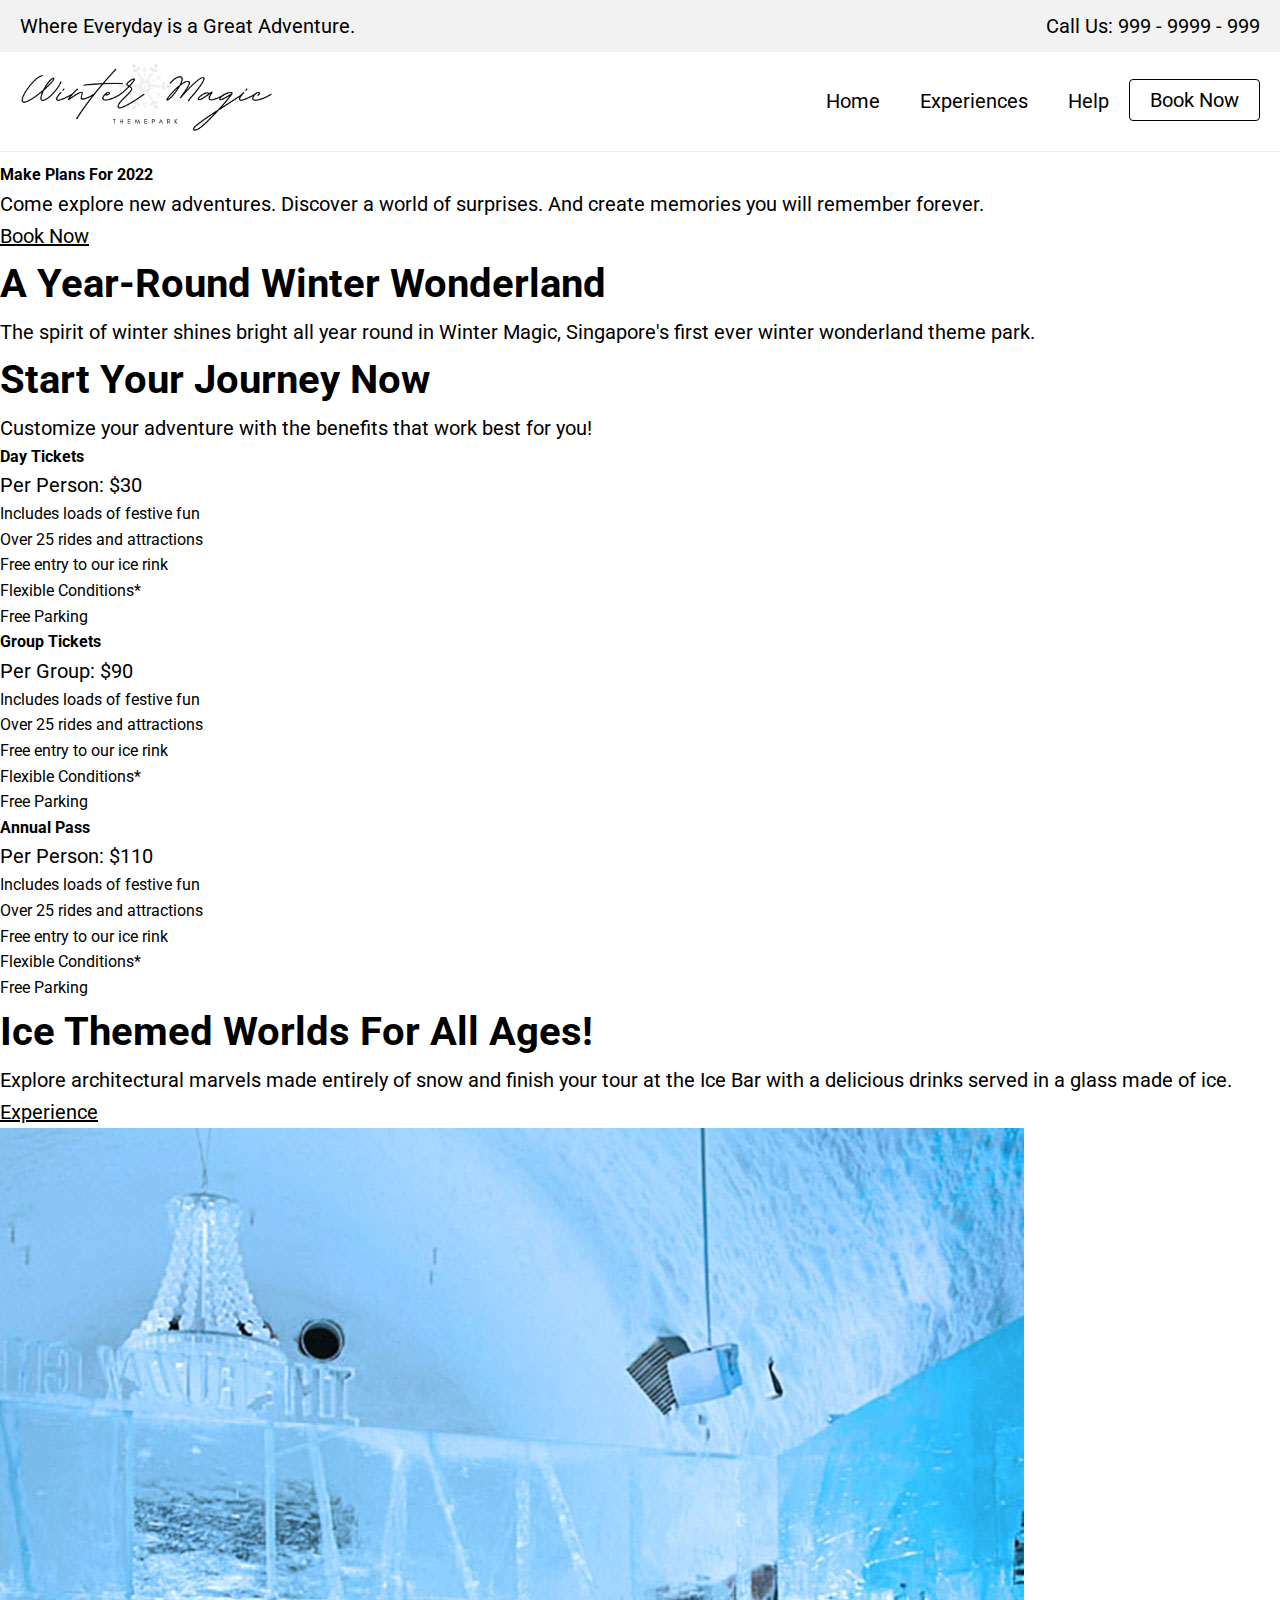
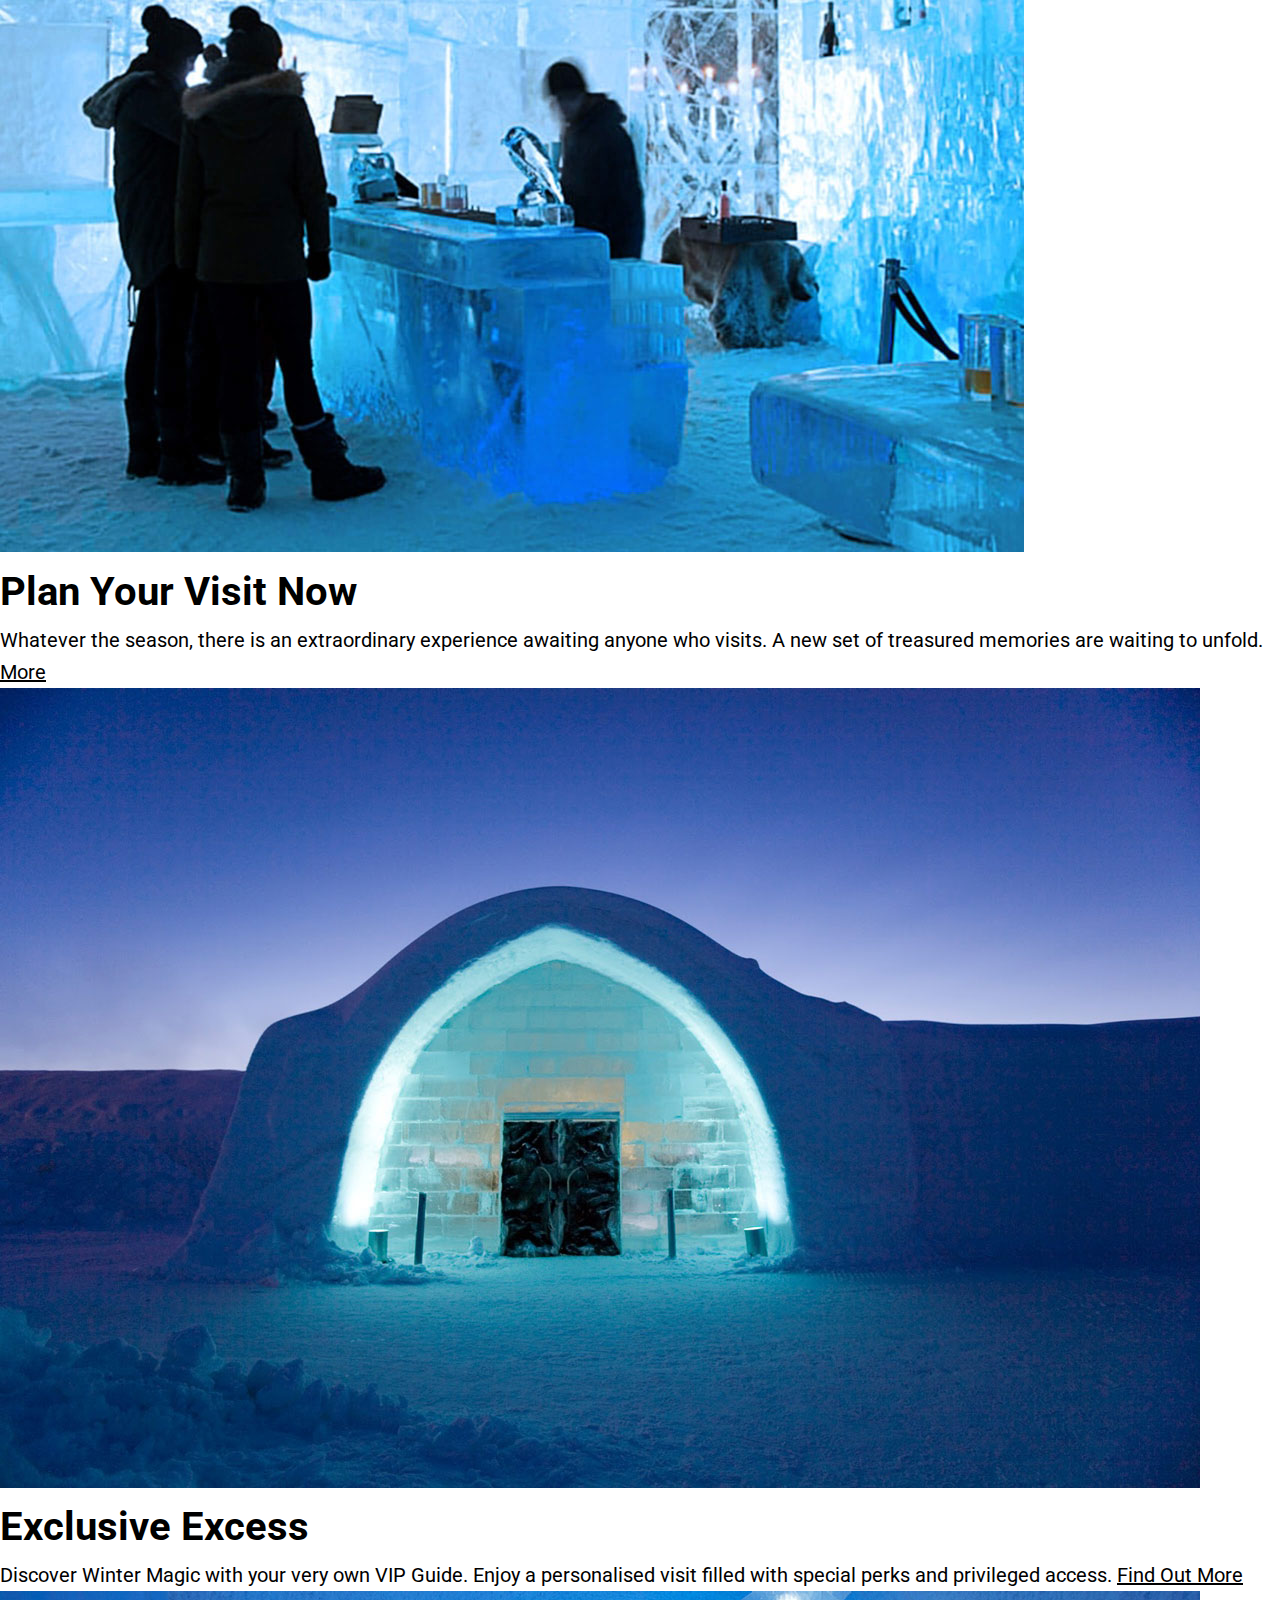
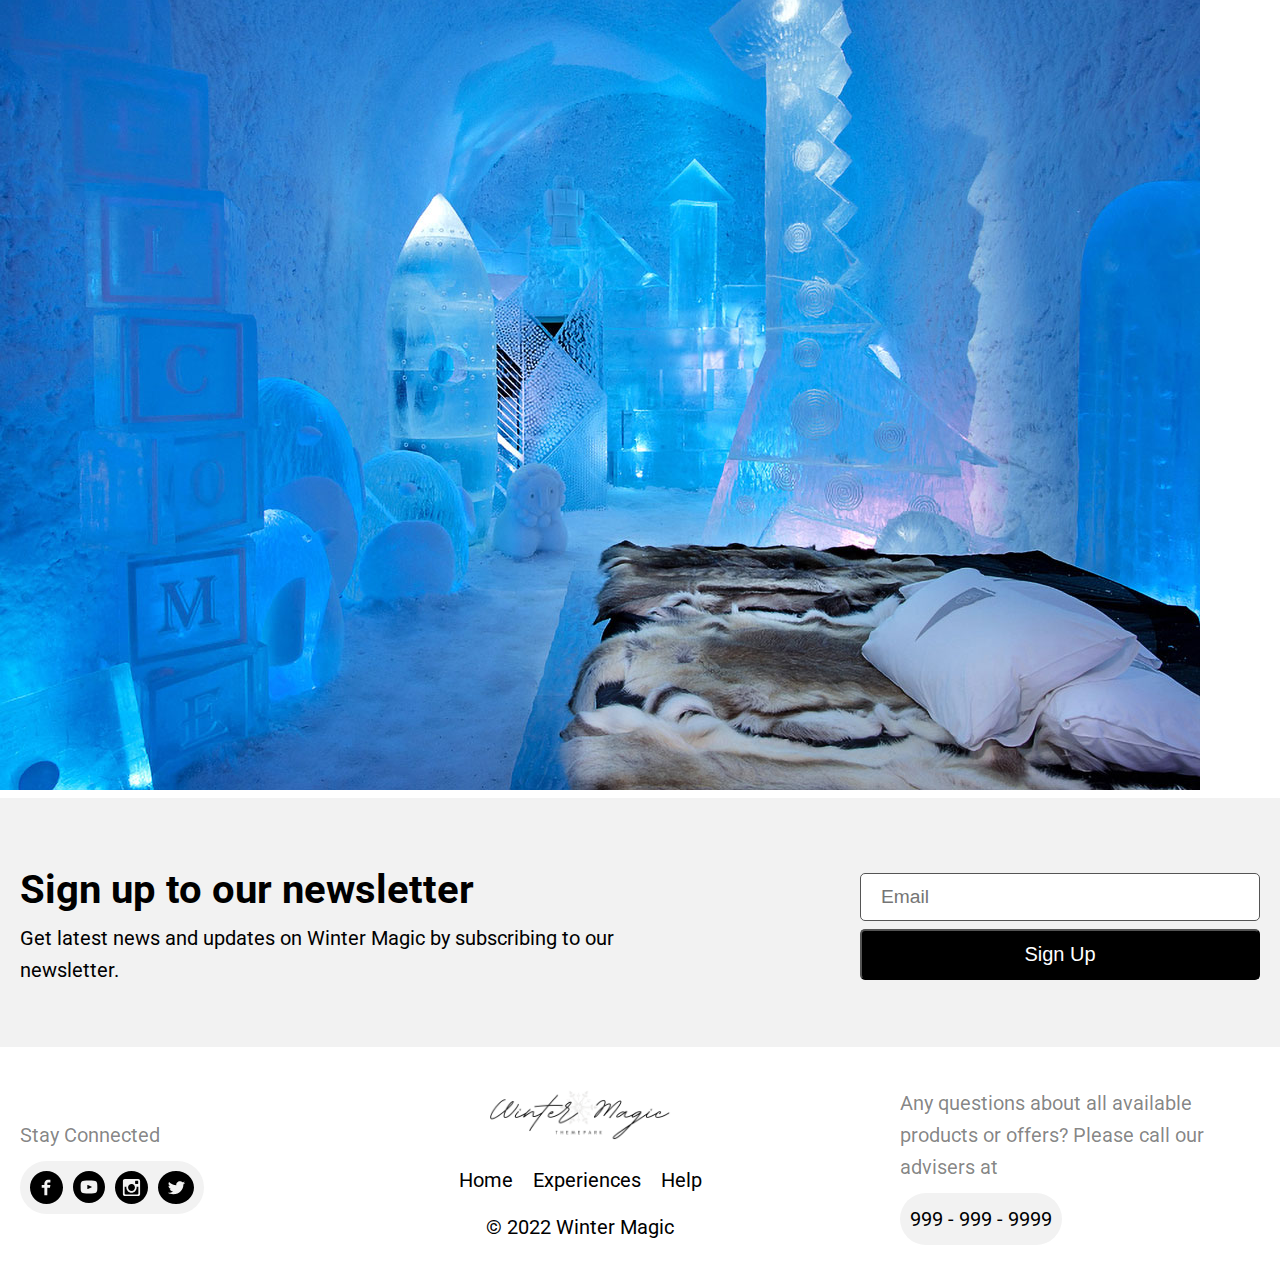
==== commit b98613fc: "Install fonts" ====
--- a/index.html
+++ b/index.html
@@ -10,6 +10,12 @@
     <meta name="viewport" content="width=device-width, initial-scale=1.0" />
     <!-- Title OF  The Page-->
     <title>Winter Magic</title>
+    <link rel="preconnect" href="https://fonts.googleapis.com" />
+    <link rel="preconnect" href="https://fonts.gstatic.com" crossorigin />
+    <link
+      href="https://fonts.googleapis.com/css2?family=Roboto:wght@400;700&display=swap"
+      rel="stylesheet"
+    />
     <link rel="stylesheet" href="assets/styles/index.css" />
   </head>
   <!-- Body Section Start Which Contains All the content we can see on the browser -->
@@ -238,38 +244,45 @@
         </div>
       </section>
 
-      <section>
-        <!--Content container-->
-        <div>
-          <div>
-            <h2>Sign up to our newsletter</h2>
-            <p>
-              Get latest news and updates on Winter Magic by subscribing to our
-              newsletter.
-            </p>
-          </div>
-          <div>
-            <!--form tag is used to get data from user-->
-            <form>
-              <!-- Label is used to show labels with inputs -->
-              <label for="email">Email</label>
-              <!-- Input Tag is used to create a input box on the page 
+      <section class="wm-signup-container">
+        <!--Content container-->
+        <div class="wm-container">
+          <div class="wm-grid-row">
+            <div>
+              <h2>Sign up to our newsletter</h2>
+              <p>
+                Get latest news and updates on Winter Magic by subscribing to
+                our newsletter.
+              </p>
+            </div>
+            <div class="form-container">
+              <!--form tag is used to get data from user-->
+              <form>
+                <!-- Label is used to show labels with inputs -->
+                <label for="email">Email</label>
+                <!-- Input Tag is used to create a input box on the page 
 				input can be of different types e.g. 
 				number : accept only numbers
 				text   : accept all text 
 				email  : accept email address only 
 				password : show * instead of characters 
 				url    : accept only URLs -->
-              <input id="email" type="email" name="email" />
-              <!-- 
+                <input
+                  id="email"
+                  type="email"
+                  name="email"
+                  placeholder="Email"
+                />
+                <!-- 
 				Button Tags are used to create a button on page
 				it can be of different types
 				submit : to submit form data 
 				clear : to clear all the form data 
 				button : a general button
 			  -->
-              <button type="submit">Sign Up</button>
-            </form>
+                <button type="submit">Sign Up</button>
+              </form>
+            </div>
           </div>
         </div>
       </section>
@@ -342,7 +355,7 @@
       </div>
     </footer>
     <!-- End of footer -->
-    
+
     <script src="assets/scripts/index.js"></script>
   </body>
   <!-- end of body -->
--- a/assets/styles/index.css
+++ b/assets/styles/index.css
@@ -7,6 +7,10 @@
    v2.0 | 20110126
    License: none (public domain)
 */
+html {
+  font-size: 62.5%;
+}
+
 html,
 body,
 div,
@@ -91,8 +95,7 @@
   margin: 0;
   padding: 0;
   border: 0;
-  font-size: 17px;
-  font-size: 1rem;
+  font-size: 1.4rem;
   font: inherit;
   vertical-align: baseline;
 }
@@ -136,15 +139,33 @@
 /* 
     Global
 */
+body {
+  font-family: "Roboto", sans-serif;
+  color: #000;
+  font-weight: 400;
+}
+
+h1,
+h2,
+h3,
+h4,
+h5,
+h6 {
+  font-family: "Roboto", sans-serif;
+  font-weight: 700;
+}
+
+a {
+  color: #000;
+}
+
 body p,
-body h1,
-body h2,
-body h3,
-body h4,
-body h5,
-body h6,
 body a {
-  color: #000;
+  font-size: 1.25rem;
+}
+
+body h2 {
+  font-size: 2.5rem;
 }
 
 img {
@@ -245,6 +266,56 @@
 }
 
 /* 
+    Newsletter
+*/
+.wm-signup-container {
+  background: #f2f2f2;
+  padding: 60px 0;
+}
+
+.wm-signup-container .wm-grid-row {
+  grid-template-columns: 50% auto;
+}
+
+.wm-signup-container label {
+  display: none;
+}
+
+.wm-signup-container input {
+  width: 100%;
+  padding: 12px 20px;
+  margin: 8px 0;
+  box-sizing: border-box;
+  border: 1px solid #555;
+  outline: none;
+  border-radius: 5px;
+  font-size: 1.2rem;
+}
+
+input:focus {
+  background-color: lightblue;
+}
+
+.wm-signup-container button {
+  padding: 12px 20px;
+  background: #000000;
+  border-radius: 5px;
+  color: #fff;
+  width: 100%;
+  cursor: pointer;
+  font-size: 1.25rem;
+}
+
+.wm-signup-container button:hover {
+  background: rgba(0, 0, 0, 0.8);
+}
+
+.wm-signup-container form {
+  width: 400px;
+  margin-left: auto;
+}
+
+/* 
     Footer
 */
 footer {
@@ -258,16 +329,17 @@
 
 footer .wm-grid-row-3 {
   display: grid;
-  grid-template-columns: 200px auto 320px;
+  grid-template-columns: 240px auto 360px;
   align-items: center;
   grid-column-gap: 20px;
   overflow-wrap: anywhere;
 }
 
 footer .social-container h2 {
-  font-size: 16px;
+  font-size: 1.25rem;
   color: rgba(0, 0, 0, 0.49);
   margin-bottom: 10px;
+  font-weight: normal;
 }
 
 footer .social-container nav {
@@ -341,7 +413,7 @@
 
 footer .contact-container p {
   color: rgba(0, 0, 0, 0.49);
-  font-size: 16px;
+  font-size: 1.25rem;
   margin-bottom: 10px;
 }
 
@@ -398,6 +470,19 @@
     margin-left: 1em;
   }
 
+  .wm-signup-container .wm-grid-row {
+    grid-template-columns: auto;
+  }
+
+  .wm-signup-container {
+    padding: 30px 0 40px;
+  }
+
+  .wm-signup-container form {
+    margin-right: auto;
+    margin-top: 30px;
+  }
+
   footer .wm-grid-row-3 {
     grid-template-columns: auto;
     grid-row-gap: 30px;
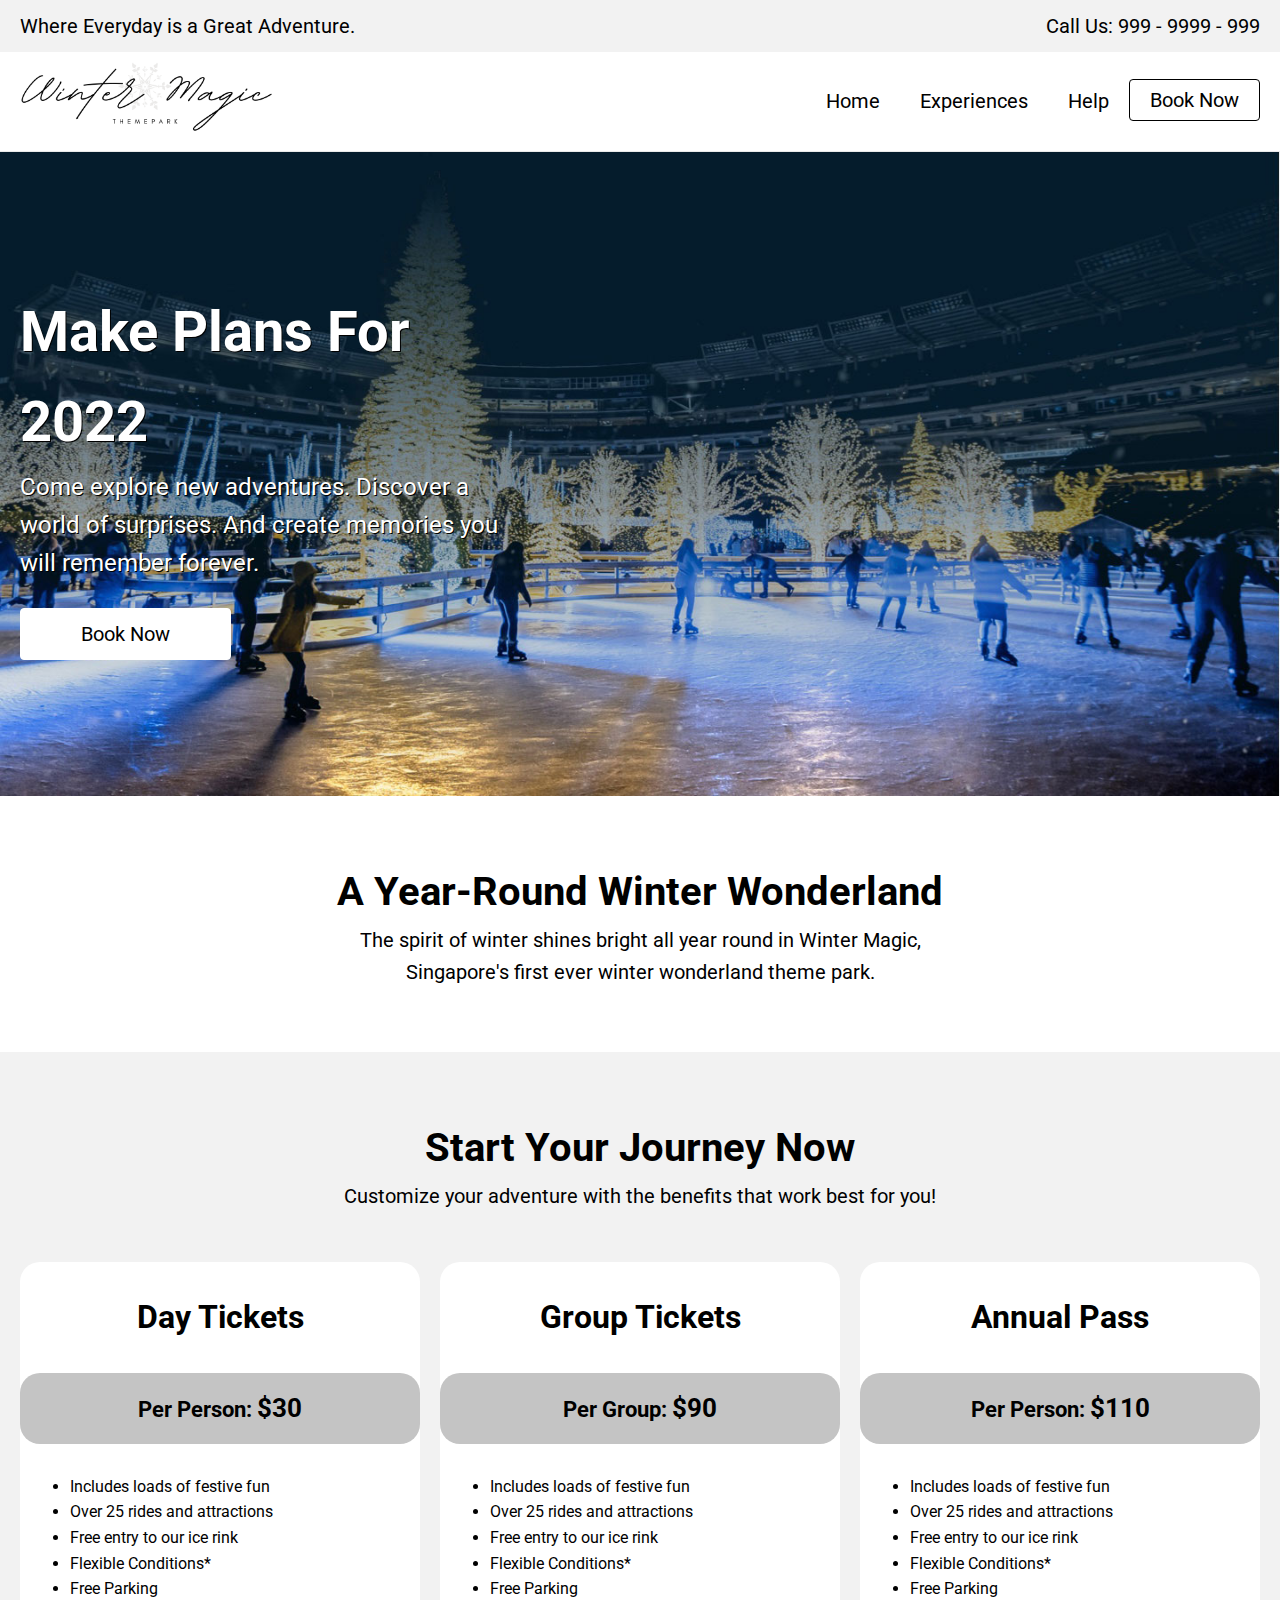
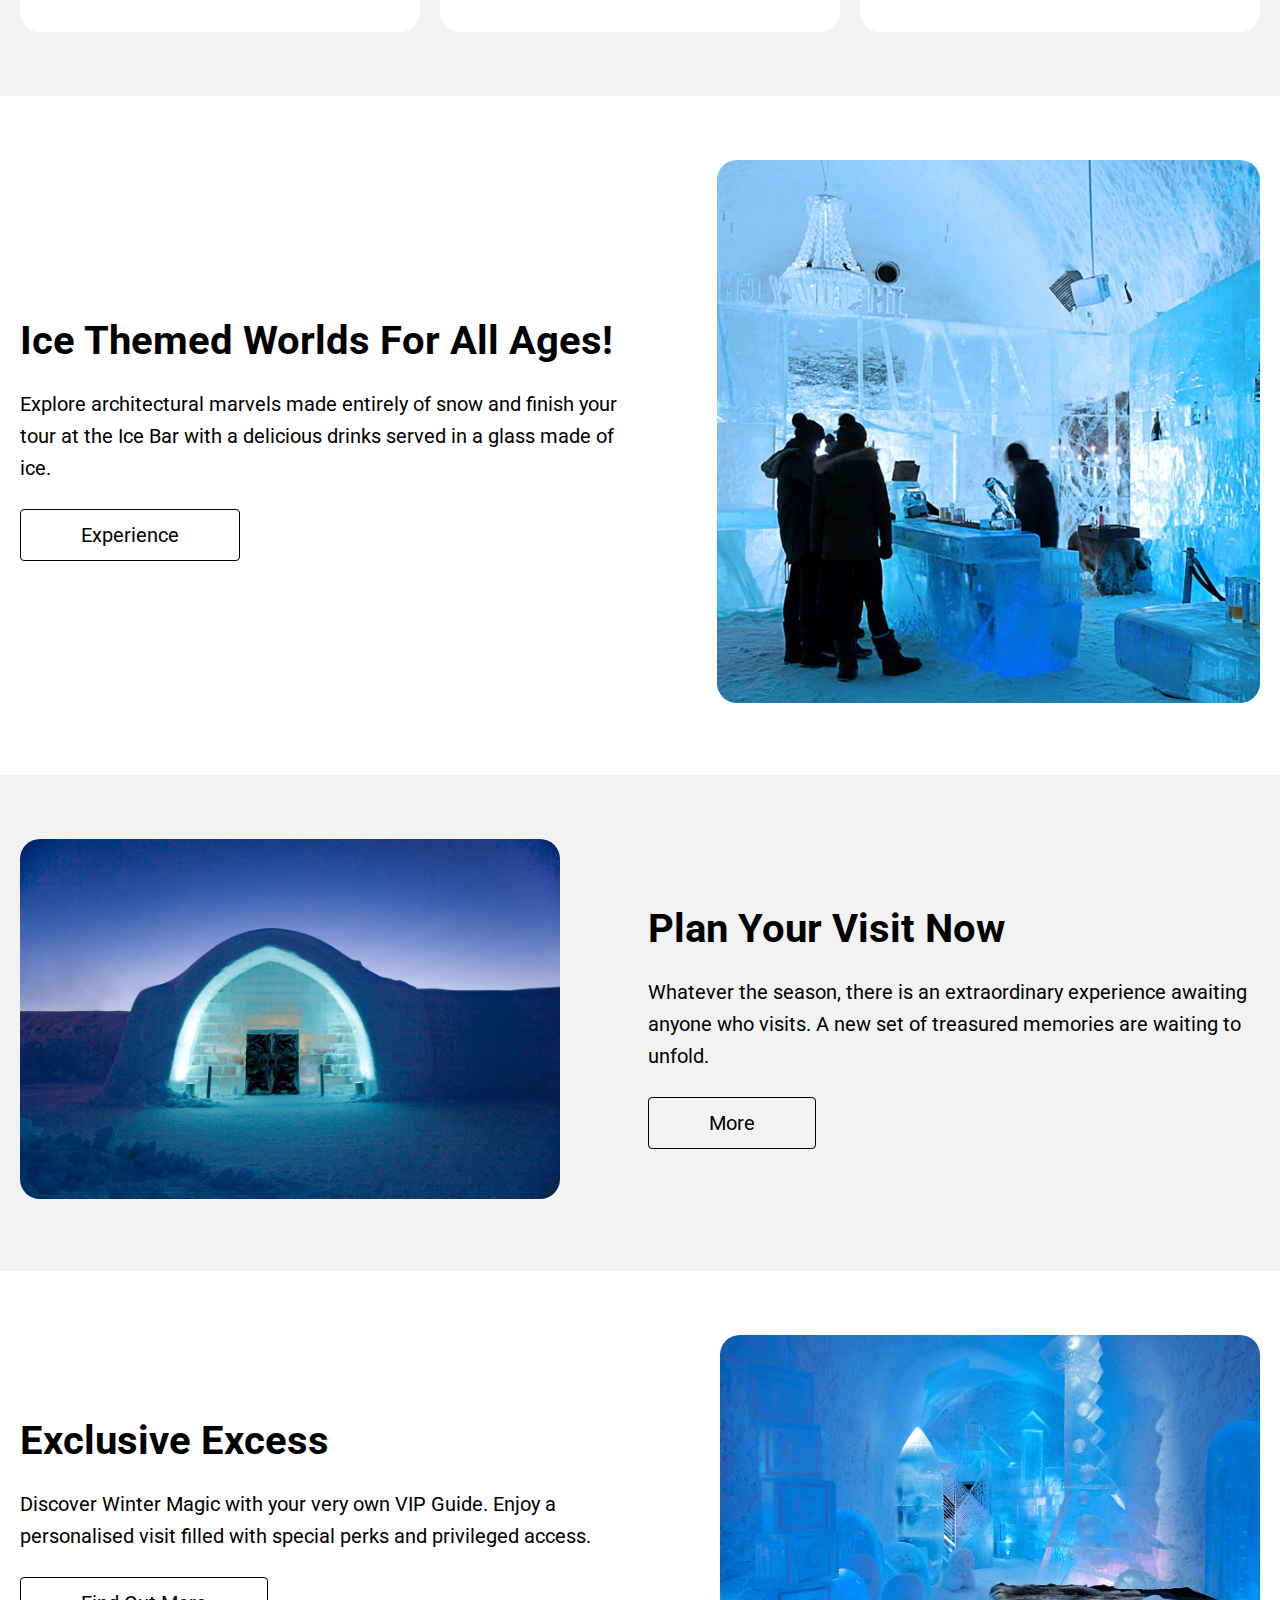
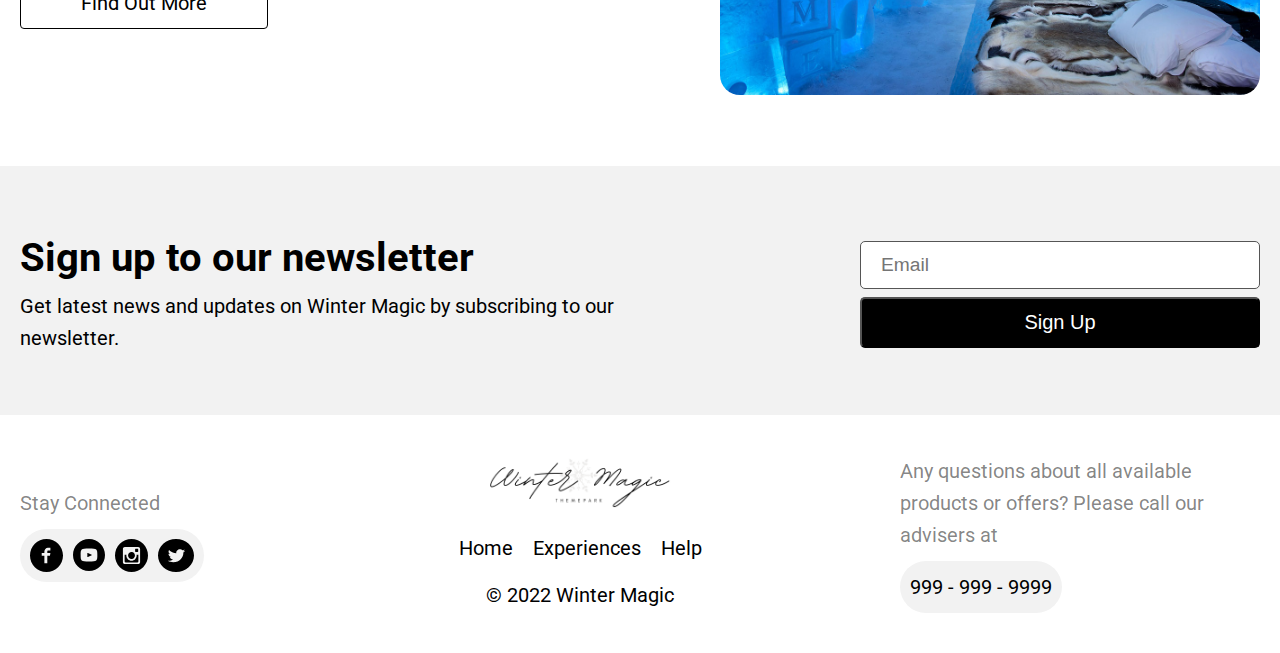
==== commit 191690e6: "Homepage" ====
--- a/index.html
+++ b/index.html
@@ -19,7 +19,7 @@
     <link rel="stylesheet" href="assets/styles/index.css" />
   </head>
   <!-- Body Section Start Which Contains All the content we can see on the browser -->
-  <body>
+  <body class="home">
     <!--Header Tag is used to define the header of the page-->
     <header>
       <!--Above header-->
@@ -67,7 +67,9 @@
                 <li><a href="./experiences.html">Experiences</a></li>
                 <li><a href="./help.html">Help</a></li>
                 <!-- a link with # means this link is target specific part of the page -->
-                <li><a href="#tickets" class="button">Book Now</a></li>
+                <li>
+                  <a href="#tickets" class="button btn-inverse">Book Now</a>
+                </li>
 
                 <a
                   href="javascript:void(0);"
@@ -102,23 +104,25 @@
     <!-- main tag reefers to the main content of the page  -->
     <main>
       <!-- section tag defines section in a web page -->
-      <section>
-        <div>
-          <!-- h1 tag is big heading there are other headings too from h1 .... h6  -->
-          <h1>Make Plans For 2022</h1>
-          <!--p tag means paragraph-->
-          <p>
-            Come explore new adventures. Discover a world of surprises. And
-            create memories you will remember forever.
-          </p>
-          <!-- a link with # means this link is target specific part of the page -->
-          <a href="#tickets">Book Now</a>
-        </div>
-      </section>
-
-      <section>
+      <section class="wm-banner">
+        <div class="wm-container">
+          <div class="wm-info-box">
+            <!-- h1 tag is big heading there are other headings too from h1 .... h6  -->
+            <h1>Make Plans For 2022</h1>
+            <!--p tag means paragraph-->
+            <p>
+              Come explore new adventures. Discover a world of surprises. And
+              create memories you will remember forever.
+            </p>
+            <!-- a link with # means this link is target specific part of the page -->
+            <a href="#tickets" class="button btn-primary">Book Now</a>
+          </div>
+        </div>
+      </section>
+
+      <section class="wm-year-round-container">
         <!-- section tag defines section in a web page -->
-        <div>
+        <div class="wm-container">
           <!-- h2 tag is heading there are other headings too from h1 .... h6  -->
           <h2>A Year-Round Winter Wonderland</h2>
           <!--p tag means paragraph-->
@@ -129,24 +133,26 @@
         </div>
       </section>
 
-      <section>
+      <section class="wm-start-Journey-container">
         <!-- section tag defines section in a web page -->
-        <div>
-          <!-- h2 tag is heading there are other headings too from h1 .... h6  -->
-          <!-- id can be assigned to any tag id is always unique for each item -->
-          <h2 id="tickets">Start Your Journey Now</h2>
-          <!--p tag means paragraph-->
-          <p>
-            Customize your adventure with the benefits that work best for you!
-          </p>
+        <div class="wm-container">
+          <div class="wm-section-header">
+            <!-- h2 tag is heading there are other headings too from h1 .... h6  -->
+            <!-- id can be assigned to any tag id is always unique for each item -->
+            <h2 id="tickets">Start Your Journey Now</h2>
+            <!--p tag means paragraph-->
+            <p>
+              Customize your adventure with the benefits that work best for you!
+            </p>
+          </div>
           <!--Prices container-->
-          <div>
+          <div class="wm-prices-container">
             <!-- article tag is used to add content in the section/page -->
-            <article>
+            <article class="wm-price-table">
               <!-- h3 tag is heading -->
               <h3>Day Tickets</h3>
               <!-- span tag is inline container  -->
-              <p>Per Person: <span>$30</span></p>
+              <p class="wm-price">Per Person: <span>$30</span></p>
               <ul>
                 <li>Includes loads of festive fun</li>
                 <li>Over 25 rides and attractions</li>
@@ -155,9 +161,9 @@
                 <li>Free Parking</li>
               </ul>
             </article>
-            <article>
+            <article class="wm-price-table">
               <h3>Group Tickets</h3>
-              <p>Per Group: <span>$90</span></p>
+              <p class="wm-price">Per Group: <span>$90</span></p>
               <ul>
                 <li>Includes loads of festive fun</li>
                 <li>Over 25 rides and attractions</li>
@@ -166,9 +172,9 @@
                 <li>Free Parking</li>
               </ul>
             </article>
-            <article>
+            <article class="wm-price-table">
               <h3>Annual Pass</h3>
-              <p>Per Person: <span>$110</span></p>
+              <p class="wm-price">Per Person: <span>$110</span></p>
               <ul>
                 <li>Includes loads of festive fun</li>
                 <li>Over 25 rides and attractions</li>
@@ -181,65 +187,75 @@
         </div>
       </section>
 
-      <section>
-        <!--Content container-->
-        <div>
-          <div>
-            <!-- h2 tag is heading there are other headings too from h1 .... h6  -->
-            <h2>Ice Themed Worlds For All Ages!</h2>
-            <!--p tag means paragraph-->
-            <p>
-              Explore architectural marvels made entirely of snow and finish
-              your tour at the Ice Bar with a delicious drinks served in a glass
-              made of ice.
-            </p>
-            <a href="./experiences.html">Experience</a>
-          </div>
-          <div>
-            <img src="./assets/images/6.-Ice-hotel.jpg" alt="" />
-          </div>
-        </div>
-      </section>
-
-      <section>
-        <!--Content container-->
-        <div>
-          <div>
-            <h2>Plan Your Visit Now</h2>
-            <p>
-              Whatever the season, there is an extraordinary experience awaiting
-              anyone who visits. A new set of treasured memories are waiting to
-              unfold.
-            </p>
-            <a href="./experiences.html">More</a>
-          </div>
-          <div>
-            <img
-              src="./assets/images/3.-Ice-hotel.jpg"
-              alt="Ice Hotel In Theme Park"
-            />
-          </div>
-        </div>
-      </section>
-
-      <section>
-        <!--Content container-->
-        <div>
-          <div>
-            <h2>Exclusive Excess</h2>
-            <p>
-              Discover Winter Magic with your very own VIP Guide. Enjoy a
-              personalised visit filled with special perks and privileged
-              access.
-              <a href="./experiences.html">Find Out More</a>
-            </p>
-          </div>
-
-          <div>
-            <img
-              src="./assets/images/1.-Ice-hotel.jpg"
-              alt="Theme Park Ice Hotel"
-            />
+      <section class="wm-experience-container">
+        <!--Content container-->
+        <div class="wm-container">
+          <div class="wm-grid-row">
+            <div class="wm-info-box">
+              <!-- h2 tag is heading there are other headings too from h1 .... h6  -->
+              <h2>Ice Themed Worlds For All Ages!</h2>
+              <!--p tag means paragraph-->
+              <p>
+                Explore architectural marvels made entirely of snow and finish
+                your tour at the Ice Bar with a delicious drinks served in a
+                glass made of ice.
+              </p>
+              <a href="./experiences.html" class="button btn-inverse"
+                >Experience</a
+              >
+            </div>
+            <div>
+              <img src="./assets/images/6.-Ice-hotel.jpg" alt="" />
+            </div>
+          </div>
+        </div>
+      </section>
+
+      <section class="wm-plan-container">
+        <!--Content container-->
+        <div class="wm-container">
+          <div class="wm-grid-row">
+            <div>
+              <img
+                src="./assets/images/3.-Ice-hotel.jpg"
+                alt="Ice Hotel In Theme Park"
+              />
+            </div>
+            <div class="wm-info-box">
+              <h2>Plan Your Visit Now</h2>
+              <p>
+                Whatever the season, there is an extraordinary experience
+                awaiting anyone who visits. A new set of treasured memories are
+                waiting to unfold.
+              </p>
+              <a href="./experiences.html" class="button btn-inverse">More</a>
+            </div>
+          </div>
+        </div>
+      </section>
+
+      <section class="wm-exclusive-container">
+        <!--Content container-->
+        <div class="wm-container">
+          <div class="wm-grid-row">
+            <div class="wm-info-box">
+              <h2>Exclusive Excess</h2>
+              <p>
+                Discover Winter Magic with your very own VIP Guide. Enjoy a
+                personalised visit filled with special perks and privileged
+                access.
+                <a href="./experiences.html" class="button btn-inverse"
+                  >Find Out More</a
+                >
+              </p>
+            </div>
+
+            <div>
+              <img
+                src="./assets/images/1.-Ice-hotel.jpg"
+                alt="Theme Park Ice Hotel"
+              />
+            </div>
           </div>
         </div>
       </section>
--- a/assets/styles/index.css
+++ b/assets/styles/index.css
@@ -187,6 +187,29 @@
   grid-column-gap: 20px;
   overflow-wrap: anywhere;
 }
+
+.button {
+  border: 1px solid #000;
+  line-height: 40px;
+  border-radius: 4px;
+  padding: 0 1em;
+  display: inline-block;
+  text-decoration: none;
+}
+
+.btn-inverse:hover {
+  color: #fff;
+  background: #000;
+}
+
+.wm-info-box h2 {
+  margin-bottom: 15px;
+}
+
+.wm-info-box .button {
+  margin-top: 25px;
+  padding: 0.25em 3em;
+}
 /* 
     Header
 */
@@ -208,7 +231,6 @@
   padding-top: 10px;
   padding-bottom: 10px;
   border-bottom: 1px solid #eaeaea;
-  margin-bottom: 10px;
 }
 
 .wm-main-header-wrap .wm-logo {
@@ -266,6 +288,167 @@
 }
 
 /* 
+    Home - Banner
+*/
+.home .wm-banner {
+  background: url(/assets/images/8.-Ice-rink.jpg);
+  background-size: cover;
+  background-position: center bottom;
+}
+
+.home .wm-banner h1 {
+  font-size: 3.5rem;
+}
+
+.home .wm-banner p {
+  font-size: 1.5rem;
+}
+
+.home .wm-banner h1,
+.home .wm-banner p {
+  color: #fff;
+  text-shadow: #000 1px 1px 0;
+}
+
+.home .wm-banner a {
+  background: #fff;
+  color: #000;
+  border: 1px solid #fff;
+}
+
+.home .wm-banner a:hover {
+  background: rgba(255, 255, 255, 0.8);
+}
+
+.home .wm-banner .wm-info-box {
+  width: 500px;
+  max-width: 100%;
+  padding: 11% 0;
+}
+
+/* 
+    Home - Year-round 
+*/
+.wm-year-round-container {
+  padding-top: 5%;
+  padding-bottom: 5%;
+  text-align: center;
+  width: 700px;
+  max-width: 100%;
+  margin: 0 auto;
+}
+
+/* 
+    Home - Start Journey
+*/
+.wm-start-Journey-container {
+  background: #f2f2f2;
+  padding-top: 5%;
+  padding-bottom: 5%;
+}
+
+.wm-start-Journey-container .wm-section-header {
+  text-align: center;
+  margin-bottom: 4%;
+}
+
+.wm-prices-container {
+  display: grid;
+  grid-template-columns: auto auto auto;
+  align-items: center;
+  grid-column-gap: 20px;
+  overflow-wrap: anywhere;
+}
+
+.wm-prices-container .wm-price-table {
+  background: #fff;
+  border-radius: 20px;
+}
+
+.wm-prices-container .wm-price-table:hover {
+  box-shadow: 0 5px 20px 0px rgba(88, 42, 212, 0.15);
+  transform: translateY(-1px);
+}
+
+.wm-prices-container .wm-price-table h3 {
+  font-size: 2rem;
+  text-align: center;
+  padding-top: 30px;
+  padding-bottom: 30px;
+}
+
+.wm-prices-container .wm-price {
+  display: block;
+  background-color: #c4c4c4;
+  border-radius: 20px;
+  padding: 15px 0;
+  text-align: center;
+  font-size: 1.4rem;
+  font-weight: bold;
+}
+
+.wm-prices-container .wm-price span {
+  font-size: 1.6rem;
+}
+
+.wm-prices-container ul {
+  list-style: disc;
+  margin: 30px 50px; 
+}
+
+/* 
+    Home - Experience 
+*/
+.wm-experience-container img {
+  border-radius: 20px;
+}
+
+.wm-experience-container {
+  padding-top: 5%;
+  padding-bottom: 5%;
+}
+
+.wm-experience-container .wm-info-box {
+  padding-right: 10%;
+}
+
+/* 
+    Home - Plan 
+*/
+.wm-plan-container {
+  background-color: #f2f2f2;
+}
+
+.wm-plan-container img {
+  border-radius: 20px;
+}
+
+.wm-plan-container {
+  padding-top: 5%;
+  padding-bottom: 5%;
+}
+
+.wm-plan-container .wm-info-box {
+  padding-left: 10%;
+}
+
+/* 
+    Home - Exclusive 
+*/
+.wm-exclusive-container img {
+  border-radius: 20px;
+}
+
+.wm-exclusive-container {
+  padding-top: 5%;
+  padding-bottom: 5%;
+}
+
+.wm-exclusive-container .wm-info-box {
+  padding-right: 10%;
+}
+
+/* 
     Newsletter
 */
 .wm-signup-container {
@@ -470,6 +653,35 @@
     margin-left: 1em;
   }
 
+  .wm-experience-container,
+  .wm-plan-container,
+  .wm-exclusive-container,
+  .wm-year-round-container,
+  .wm-start-Journey-container  {
+    padding-top: 50px;
+    padding-bottom: 50px;
+  }
+
+  .wm-start-Journey-container .wm-section-header {
+    margin-bottom: 30px;
+  }
+
+  .wm-experience-container .wm-grid-row,
+  .wm-plan-container .wm-grid-row,
+  .wm-exclusive-container .wm-grid-row {
+    grid-template-columns: auto;
+  }
+
+  .wm-experience-container .wm-info-box,
+  .wm-exclusive-container .wm-info-box {
+    order: 2;
+    padding-right: 0;
+  }
+
+  .wm-plan-container .wm-info-box {
+    padding-left: 0;
+  }
+
   .wm-signup-container .wm-grid-row {
     grid-template-columns: auto;
   }
@@ -483,6 +695,14 @@
     margin-top: 30px;
   }
 
+  .wm-prices-container {
+    grid-template-columns: auto;
+  }
+
+  .wm-prices-container .wm-price-table {
+    margin-bottom: 25px;
+  }
+
   footer .wm-grid-row-3 {
     grid-template-columns: auto;
     grid-row-gap: 30px;
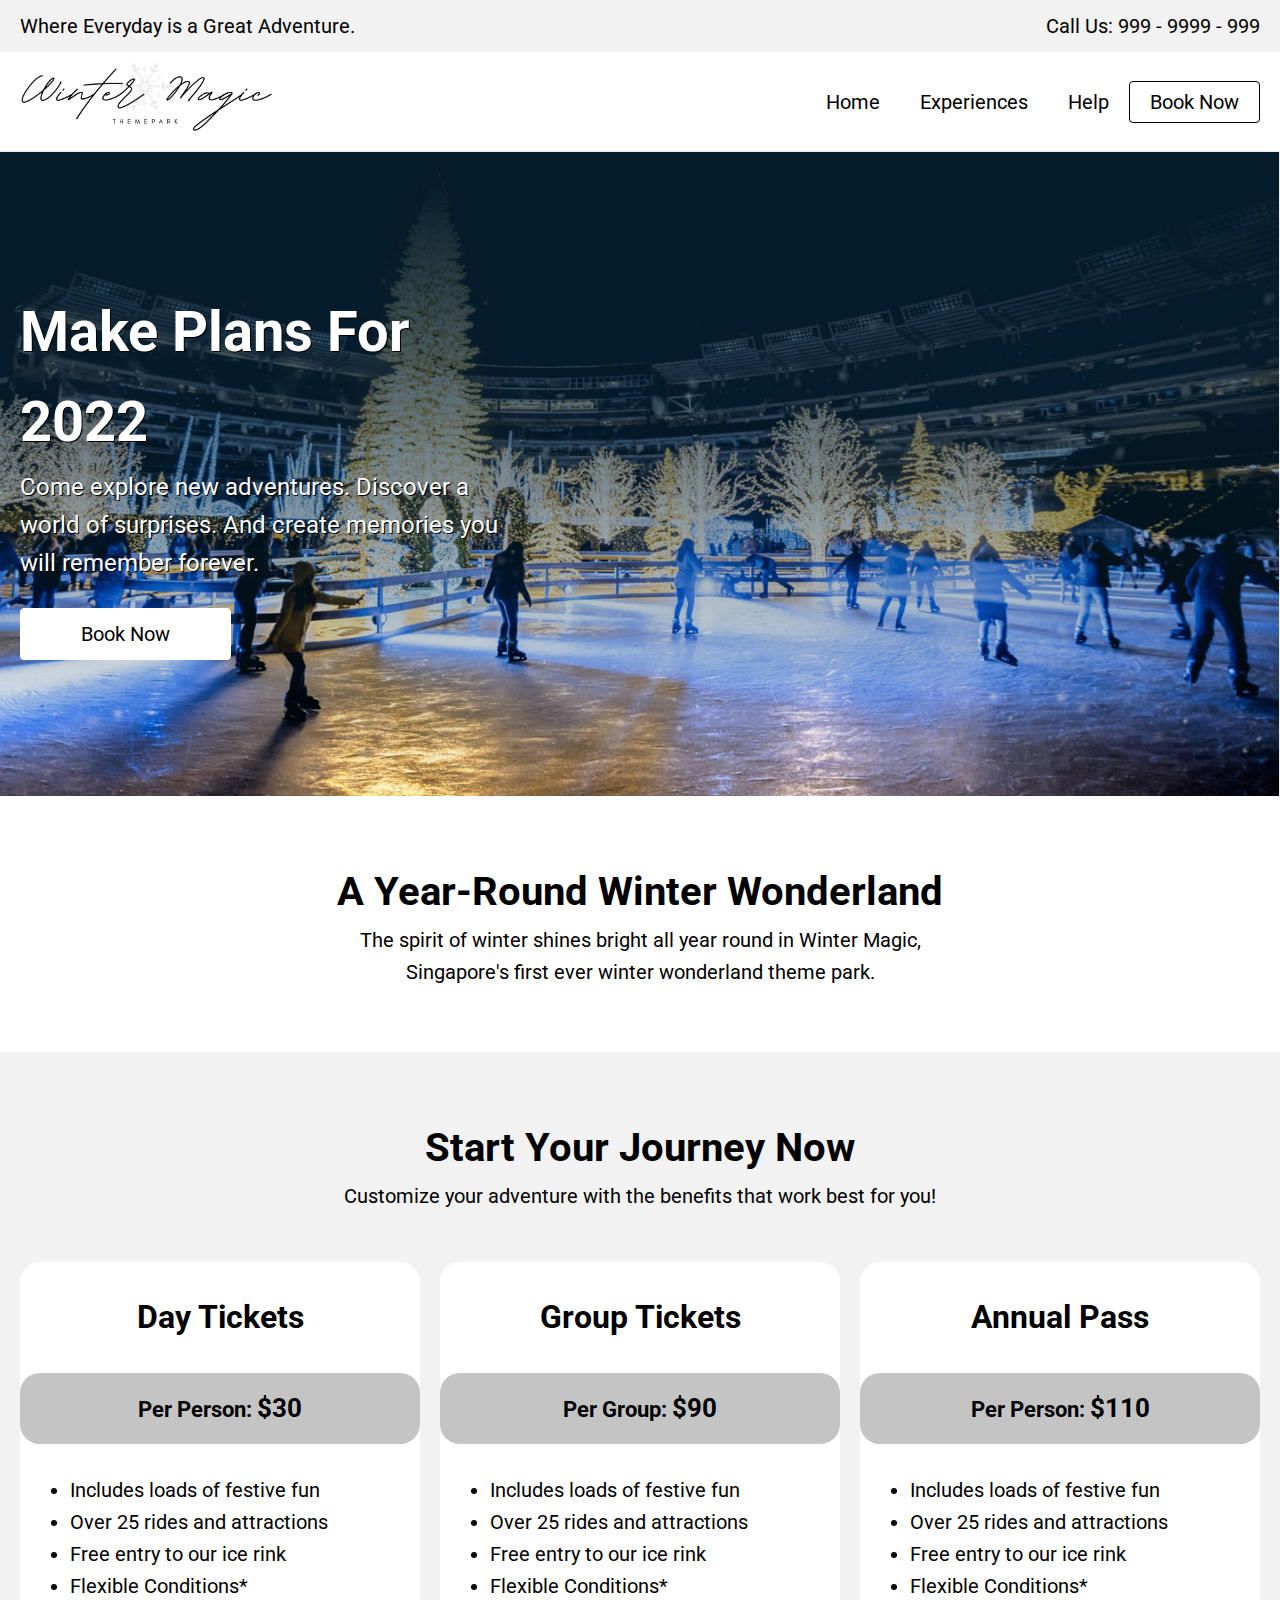
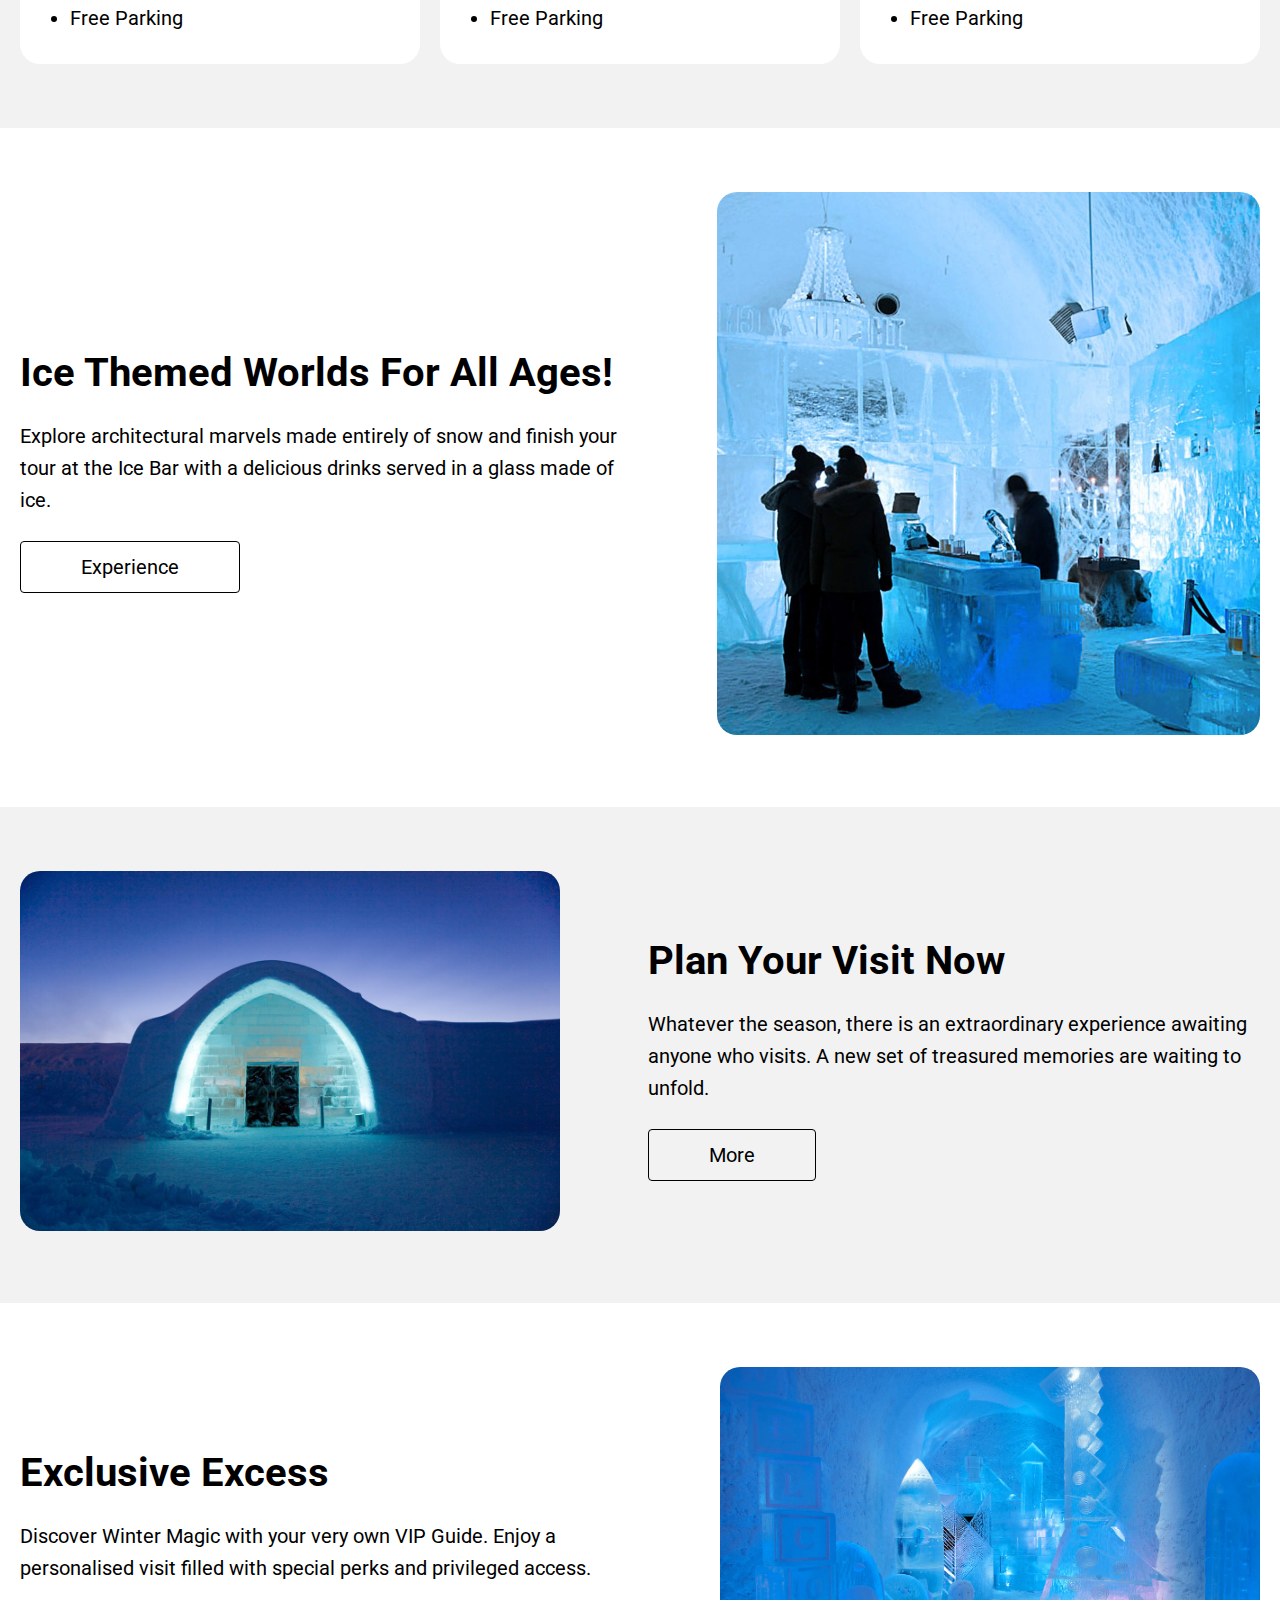
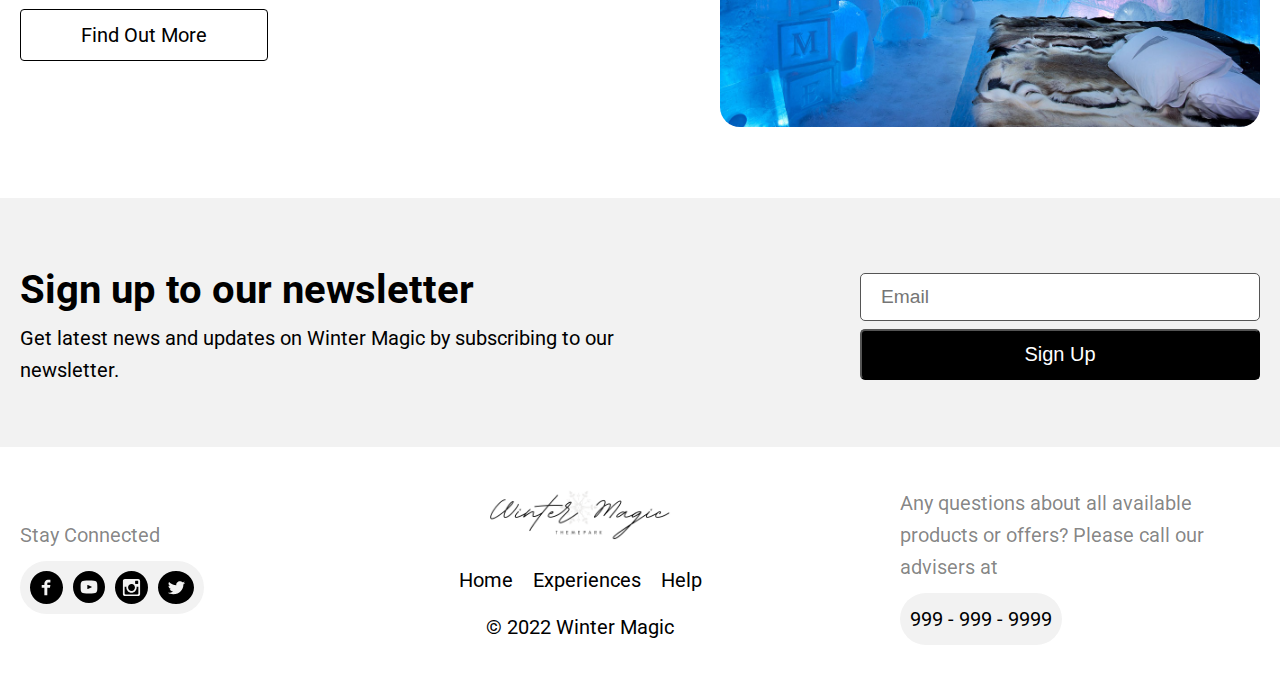
==== commit 8dc34fce: "Help page" ====
--- a/index.html
+++ b/index.html
@@ -205,7 +205,7 @@
               >
             </div>
             <div>
-              <img src="./assets/images/6.-Ice-hotel.jpg" alt="" />
+              <img src="./assets/images/6.-Ice-hotel.jpg" alt="" class="slide-left"/>
             </div>
           </div>
         </div>
@@ -219,6 +219,7 @@
               <img
                 src="./assets/images/3.-Ice-hotel.jpg"
                 alt="Ice Hotel In Theme Park"
+                class="slide-right"
               />
             </div>
             <div class="wm-info-box">
@@ -228,7 +229,7 @@
                 awaiting anyone who visits. A new set of treasured memories are
                 waiting to unfold.
               </p>
-              <a href="./experiences.html" class="button btn-inverse">More</a>
+              <a href="./experiences.html" class="button btn-inverse" class="slide-right">More</a>
             </div>
           </div>
         </div>
@@ -254,6 +255,7 @@
               <img
                 src="./assets/images/1.-Ice-hotel.jpg"
                 alt="Theme Park Ice Hotel"
+                class="slide-left"
               />
             </div>
           </div>
--- a/assets/styles/index.css
+++ b/assets/styles/index.css
@@ -136,6 +136,68 @@
   border-spacing: 0;
 }
 
+/**
+ * ----------------------------------------
+ * animation slide-left
+ * ----------------------------------------
+ */
+@-webkit-keyframes slide-left {
+  0% {
+    -webkit-transform: translateX(-100px);
+    transform: translateX(-100px);
+  }
+  100% {
+    -webkit-transform: translateX(0);
+    transform: translateX(0);
+  }
+}
+@keyframes slide-left {
+  0% {
+    -webkit-transform: translateX(-100px);
+    transform: translateX(-100px);
+  }
+  100% {
+    -webkit-transform: translateX(0);
+    transform: translateX(0);
+  }
+}
+
+/**
+ * ----------------------------------------
+ * animation slide-right
+ * ----------------------------------------
+ */
+@-webkit-keyframes slide-right {
+  0% {
+    -webkit-transform: translateX(100px);
+    transform: translateX(100px);
+  }
+  100% {
+    -webkit-transform: translateX(0);
+    transform: translateX(0);
+  }
+}
+@keyframes slide-right {
+  0% {
+    -webkit-transform: translateX(100px);
+    transform: translateX(100px);
+  }
+  100% {
+    -webkit-transform: translateX(0);
+    transform: translateX(0);
+  }
+}
+
+.slide-left {
+  -webkit-animation: slide-left 0.5s cubic-bezier(0.25, 0.46, 0.45, 0.94) both;
+  animation: slide-left 0.5s cubic-bezier(0.25, 0.46, 0.45, 0.94) both;
+}
+
+.slide-right {
+  -webkit-animation: slide-right 0.5s cubic-bezier(0.25, 0.46, 0.45, 0.94) both;
+  animation: slide-right 0.5s cubic-bezier(0.25, 0.46, 0.45, 0.94) both;
+}
+
 /* 
     Global
 */
@@ -160,8 +222,13 @@
 }
 
 body p,
-body a {
+body a,
+body li {
   font-size: 1.25rem;
+}
+
+.wm-banner h1 {
+  font-size: 3.5rem;
 }
 
 body h2 {
@@ -296,10 +363,6 @@
   background-position: center bottom;
 }
 
-.home .wm-banner h1 {
-  font-size: 3.5rem;
-}
-
 .home .wm-banner p {
   font-size: 1.5rem;
 }
@@ -393,7 +456,7 @@
 
 .wm-prices-container ul {
   list-style: disc;
-  margin: 30px 50px; 
+  margin: 30px 50px;
 }
 
 /* 
@@ -499,6 +562,237 @@
 }
 
 /* 
+    Experiences - Banner
+*/
+.experiences .wm-banner {
+  background: #f2f2f2;
+  text-align: center;
+  padding: 4% 0 5%;
+}
+
+.experiences .wm-banner p {
+  width: 600px;
+  max-width: 100%;
+  margin: 0 auto;
+}
+
+/* 
+    Experiences - attractions
+*/
+.wm-attractions-container img {
+  border-radius: 20px;
+}
+
+.wm-attractions-container {
+  padding-top: 5%;
+  padding-bottom: 5%;
+}
+
+.wm-attractions-container .wm-info-box {
+  padding-left: 10%;
+}
+
+/* 
+    Experiences - discover
+*/
+.wm-discover-container {
+  background-color: #f2f2f2;
+}
+
+.wm-discover-container img {
+  border-radius: 20px;
+}
+
+.wm-discover-container {
+  padding-top: 5%;
+  padding-bottom: 5%;
+}
+
+.wm-discover-container .wm-info-box {
+  padding-right: 10%;
+}
+
+/* 
+    Experiences - delightful
+*/
+.wm-delightful-container img {
+  border-radius: 20px;
+}
+
+.wm-delightful-container {
+  padding-top: 5%;
+  padding-bottom: 5%;
+}
+
+.wm-delightful-container .wm-info-box {
+  padding-left: 10%;
+}
+
+/* 
+    Experiences - staycation
+*/
+.wm-staycation-container {
+  background-color: #f2f2f2;
+}
+
+.wm-staycation-container img {
+  border-radius: 20px;
+}
+
+.wm-staycation-container {
+  padding-top: 5%;
+  padding-bottom: 5%;
+}
+
+.wm-staycation-container .wm-info-box {
+  padding-right: 10%;
+}
+
+/* 
+    Help - Banner
+*/
+.help .wm-banner {
+  text-align: center;
+  padding: 4% 0 5%;
+}
+
+.help .wm-banner p {
+  width: 600px;
+  max-width: 100%;
+  margin: 0 auto;
+}
+
+/* 
+    Help - Book
+*/
+.wm-book-container {
+  background-color: #f2f2f2;
+  padding-top: 5%;
+  padding-bottom: 5%;
+}
+
+.wm-book-container .wm-grid-row {
+  grid-template-columns: 450px 475px;
+  grid-column-gap: 50px;
+  justify-content: center;
+}
+
+.wm-book-container .wm-info-box {
+  background-color: #fff;
+  border-radius: 20px;
+  padding: 50px;
+}
+
+.wm-book-container .today-date span {
+  font-weight: bold;
+}
+
+.wm-book-container .open {
+  padding-top: 20px;
+  padding-bottom: 10px;
+}
+
+.wm-book-container .open span {
+  color: green;
+}
+
+.wm-book-container .hours-title {
+  font-size: 1.5rem;
+}
+
+.wm-book-container .hours {
+  font-weight: bold;
+}
+
+.ticket-available,
+.ticket-soldout,
+.ticket-workshops {
+  margin-top: 20px;
+  display: -ms-flexbox;
+  display: -webkit-flex;
+  display: flex;
+  -webkit-align-items: center;
+  -ms-flex-align: center;
+  align-items: center;
+}
+
+.ticket-available:before,
+.ticket-soldout:before,
+.ticket-workshops:before {
+  content: "";
+  width: 32px;
+  height: 32px;
+  display: inline-block;
+  border-radius: 50%;
+  margin-right: 10px;
+}
+
+.ticket-available:before {
+  background: #589c5f;
+}
+
+.ticket-soldout:before {
+  background: #d45b5b;
+}
+
+.ticket-workshops:before {
+  background: #85c7ec;
+}
+
+/* 
+    Help - Map
+*/
+.wm-map-container {
+  padding-top: 5%;
+  padding-bottom: 5%;
+}
+
+.wm-map-container .wm-grid-row {
+  grid-template-columns: 65% auto;
+  grid-column-gap: 50px;
+}
+
+.wm-map-container iframe {
+  border-radius: 20px;
+  width: 100%;
+}
+
+/* 
+    Help - Acccesibility
+*/
+.wm-acccesibility-container {
+  background-color: #f2f2f2;
+  padding-top: 5%;
+  padding-bottom: 5%;
+}
+
+.wm-acccesibility-container .wm-grid-row {
+  grid-template-columns: auto auto;
+  grid-column-gap: 50px;
+}
+
+.wm-acccesibility-container h2 {
+  margin-top: 50px;
+}
+
+.wm-acccesibility-container img {
+  border-radius: 20px;
+}
+
+.wm-acccesibility-container li {
+  display: -ms-flexbox;
+  display: -webkit-flex;
+  display: flex;
+  -webkit-align-items: center;
+  -ms-flex-align: center;
+  align-items: center;
+  margin-bottom: 10px;
+}
+
+.wm-acccesibility-container li img {
+  margin-right: 25px;
+}
+/* 
     Footer
 */
 footer {
@@ -657,7 +951,14 @@
   .wm-plan-container,
   .wm-exclusive-container,
   .wm-year-round-container,
-  .wm-start-Journey-container  {
+  .wm-start-Journey-container,
+  .wm-staycation-container,
+  .wm-attractions-container,
+  .wm-delightful-container,
+  .wm-discover-container,
+  .wm-book-container,
+  .wm-map-container,
+  .wm-acccesibility-container {
     padding-top: 50px;
     padding-bottom: 50px;
   }
@@ -668,17 +969,41 @@
 
   .wm-experience-container .wm-grid-row,
   .wm-plan-container .wm-grid-row,
-  .wm-exclusive-container .wm-grid-row {
+  .wm-exclusive-container .wm-grid-row,
+  .wm-staycation-container .wm-grid-row,
+  .wm-attractions-container .wm-grid-row,
+  .wm-delightful-container .wm-grid-row,
+  .wm-discover-container .wm-grid-row,
+  .wm-book-container .wm-grid-row,
+  .wm-map-container .wm-grid-row,
+  .wm-acccesibility-container .wm-grid-row {
     grid-template-columns: auto;
   }
 
+  .wm-acccesibility-container h2,
+  .wm-acccesibility-container ul {
+    margin-top: 20px;
+  }
+
+  .wm-book-container .wm-grid-row .wm-info-box {
+    margin-bottom: 25px;
+  }
+
+  .wm-map-container .wm-info-box {
+    order: 0;
+  }
+
   .wm-experience-container .wm-info-box,
-  .wm-exclusive-container .wm-info-box {
+  .wm-exclusive-container .wm-info-box,
+  .wm-discover-container .wm-info-box,
+  .wm-staycation-container .wm-info-box {
     order: 2;
     padding-right: 0;
   }
 
-  .wm-plan-container .wm-info-box {
+  .wm-plan-container .wm-info-box,
+  .wm-delightful-container .wm-info-box,
+  .wm-attractions-container .wm-info-box {
     padding-left: 0;
   }
 
@@ -703,6 +1028,17 @@
     margin-bottom: 25px;
   }
 
+  .experiences .wm-banner,
+  .help .wm-banner {
+    padding-top: 50px;
+    padding-bottom: 50px;
+  }
+
+  .experiences .wm-banner h1,
+  .help .wm-banner h1 {
+    font-size: 3rem;
+  }
+
   footer .wm-grid-row-3 {
     grid-template-columns: auto;
     grid-row-gap: 30px;
